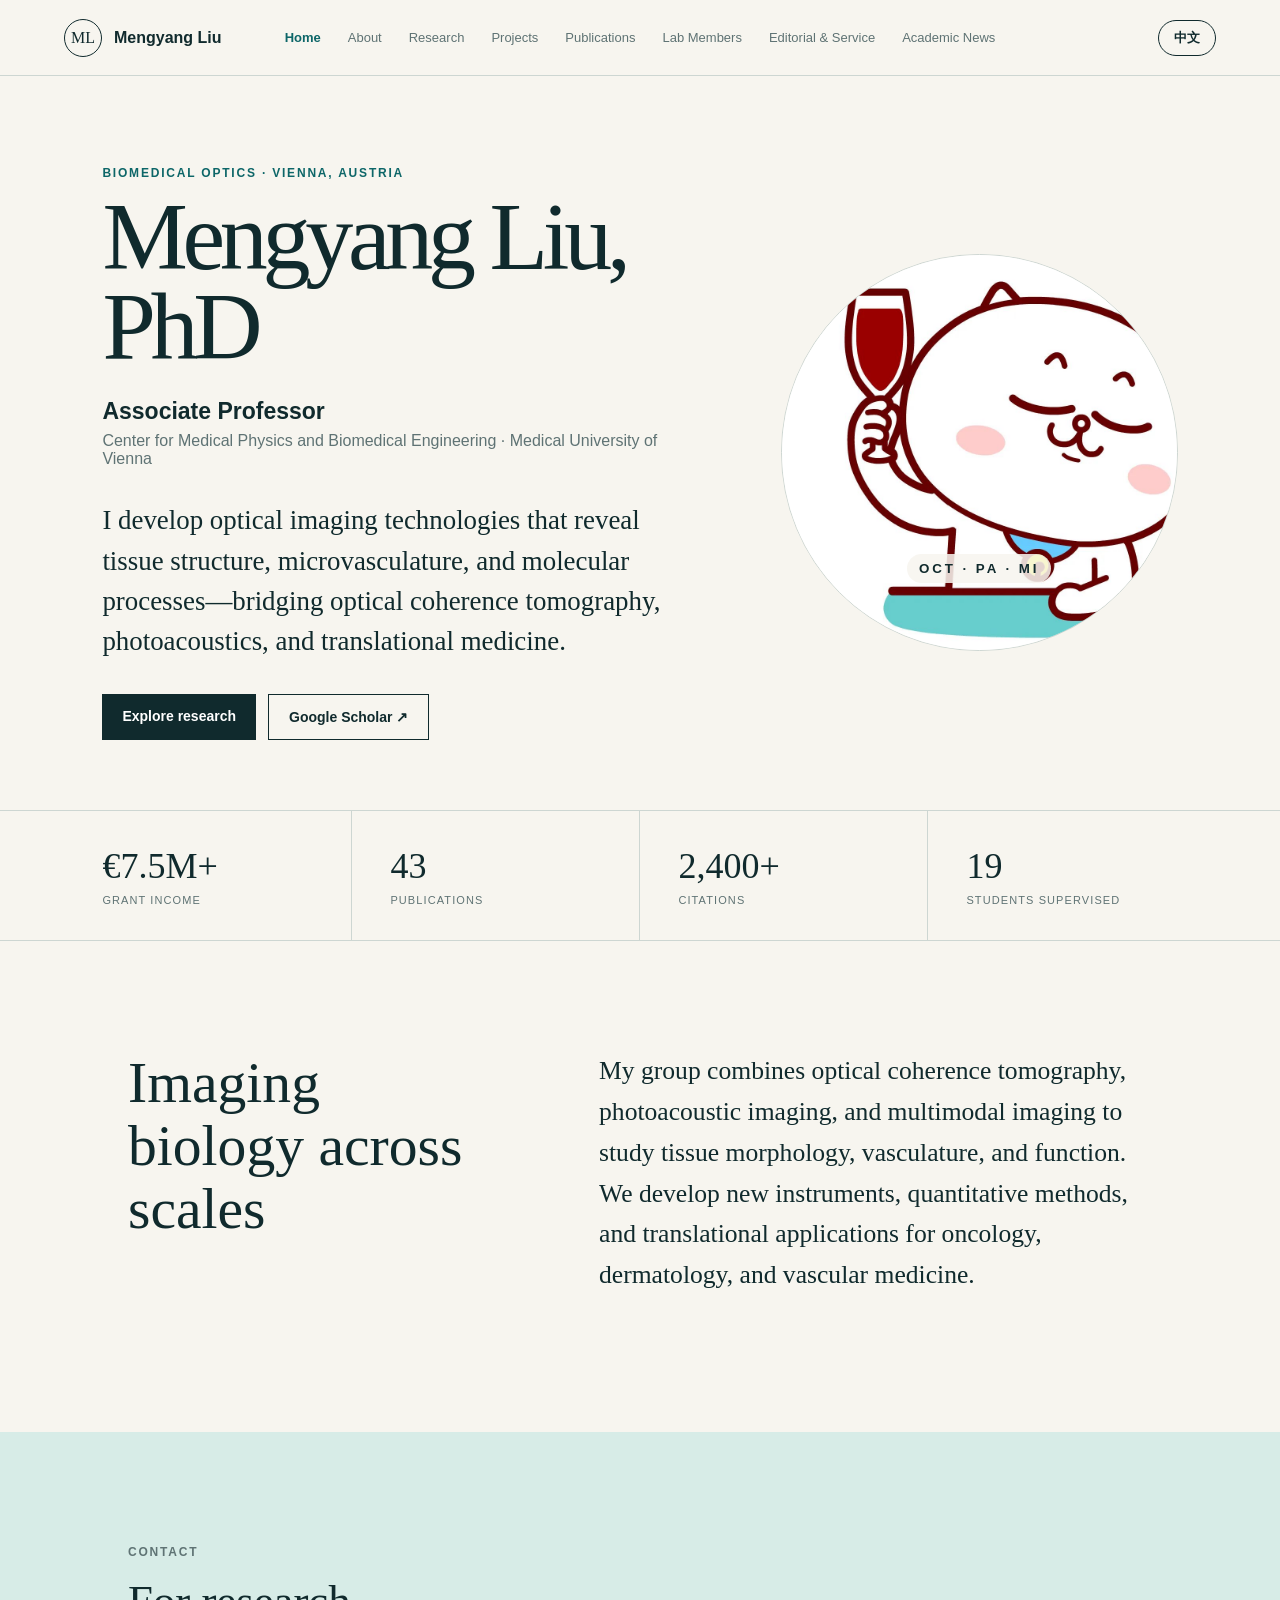
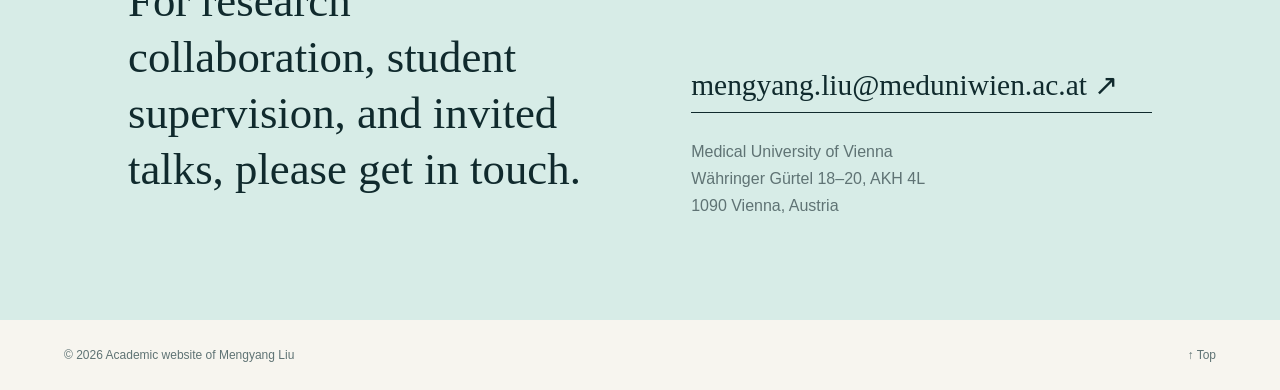
==== index.html @ a7c8aa40 "Add files via upload" ====
<!doctype html><html lang="en"><head><meta charset="utf-8"><meta name="viewport" content="width=device-width,initial-scale=1"><meta name="description" content="Academic website of Mengyang Liu, Associate Professor at the Medical University of Vienna."><title>Home | Mengyang Liu</title><link rel="stylesheet" href="styles.css"><link rel="stylesheet" href="multipage.css"><link rel="stylesheet" href="profile.css"></head><body id="top"><header><a class="brand" href="index.html"><i>ML</i><b data-en="Mengyang Liu" data-zh="刘梦阳">Mengyang Liu</b></a><nav><a href="index.html" class="active" data-en="Home" data-zh="首页">Home</a><a href="about.html" data-en="About" data-zh="简介">About</a><a href="research.html" data-en="Research" data-zh="研究">Research</a><a href="projects.html" data-en="Projects" data-zh="项目">Projects</a><a href="publications.html" data-en="Publications" data-zh="论文">Publications</a><a href="lab-members.html" data-en="Lab Members" data-zh="实验室成员">Lab Members</a><a href="service.html" data-en="Editorial & Service" data-zh="编辑与学术服务">Editorial & Service</a><a href="news.html" data-en="Academic News" data-zh="学术动态">Academic News</a></nav><button type="button">中文</button></header><main><section class="hero"><div><p class="eyebrow" data-en="Biomedical optics · Vienna, Austria" data-zh="生物医学光学 · 奥地利维也纳">Biomedical optics · Vienna, Austria</p><h1 data-en="Mengyang Liu, PhD" data-zh="刘梦阳 博士">Mengyang Liu, PhD</h1><p class="role" data-en="Associate Professor" data-zh="副教授 · 博士生导师">Associate Professor</p><p class="org" data-en="Center for Medical Physics and Biomedical Engineering · Medical University of Vienna" data-zh="维也纳医科大学医学物理与生物医学工程中心">Center for Medical Physics and Biomedical Engineering · Medical University of Vienna</p><p class="intro" data-en="I develop optical imaging technologies that reveal tissue structure, microvasculature, and molecular processes—bridging optical coherence tomography, photoacoustics, and translational medicine." data-zh="致力于研发揭示组织结构、微血管与分子过程的光学成像技术，推动光学相干层析成像、光声成像与转化医学的深度融合。">I develop optical imaging technologies that reveal tissue structure, microvasculature, and molecular processes—bridging optical coherence tomography, photoacoustics, and translational medicine.</p><div class="actions"><a href="research.html" data-en="Explore research" data-zh="了解研究">Explore research</a><a class="outline" href="https://scholar.google.com/citations?user=Kax_Sv4AAAAJ&amp;hl=en" target="_blank" rel="noopener">Google Scholar ↗</a></div></div><div class="orb profile"><img src="assets/profile.jpeg" alt="Mengyang Liu profile illustration"><small>OCT · PA · MI</small></div></section><section class="stats"><div><strong data-en="€7.5M+" data-zh="750万+欧元">€7.5M+</strong><span data-en="Grant income" data-zh="项目经费">Grant income</span></div><div><strong>43</strong><span data-en="Publications" data-zh="发表论文">Publications</span></div><div><strong>2,400+</strong><span data-en="Citations" data-zh="论文引用">Citations</span></div><div><strong>19</strong><span data-en="Students supervised" data-zh="指导学生">Students supervised</span></div></section><section class="home-intro"><h2 data-en="Imaging biology across scales" data-zh="跨尺度生物医学成像">Imaging biology across scales</h2><p data-en="My group combines optical coherence tomography, photoacoustic imaging, and multimodal imaging to study tissue morphology, vasculature, and function. We develop new instruments, quantitative methods, and translational applications for oncology, dermatology, and vascular medicine." data-zh="研究团队融合光学相干层析成像、光声成像与多模态成像，研究组织形态、血管网络与功能，并面向肿瘤学、皮肤病学与血管医学开发新型仪器、定量方法及转化应用。">My group combines optical coherence tomography, photoacoustic imaging, and multimodal imaging to study tissue morphology, vasculature, and function. We develop new instruments, quantitative methods, and translational applications for oncology, dermatology, and vascular medicine.</p></section></main><section class="site-contact"><div><p class="eyebrow" data-en="Contact" data-zh="联系方式">Contact</p><h2 data-en="For research collaboration, student supervision, and invited talks, please get in touch." data-zh="欢迎就科研合作、学生培养及学术报告等事宜联系。">For research collaboration, student supervision, and invited talks, please get in touch.</h2></div><div><a href="mailto:mengyang.liu@meduniwien.ac.at">mengyang.liu@meduniwien.ac.at ↗</a><p>Medical University of Vienna<br>Währinger Gürtel 18–20, AKH 4L<br>1090 Vienna, Austria</p></div></section><footer><span>© 2026 <span data-en="Academic website of Mengyang Liu" data-zh="刘梦阳个人学术网站">Academic website of Mengyang Liu</span></span><a href="#top">↑ Top</a></footer><script src="script.js"></script></body></html>
---- styles.css ----
:root{--ink:#102a2d;--teal:#0d6668;--muted:#5f7374;--paper:#f7f5ef;--cream:#e9e7dd;--line:#cdd6d2}*{box-sizing:border-box}html{scroll-behavior:smooth}body{margin:0;background:var(--paper);color:var(--ink);font-family:Arial,"Noto Sans SC",sans-serif}a{color:inherit;text-decoration:none}header{height:76px;padding:0 5vw;display:grid;grid-template-columns:1fr auto 1fr;align-items:center;border-bottom:1px solid var(--line);position:sticky;top:0;background:#f7f5eff2;backdrop-filter:blur(14px);z-index:9}.brand{display:flex;align-items:center;gap:12px}.brand i{width:38px;height:38px;border:1px solid;border-radius:50%;display:grid;place-items:center;font:normal 16px Georgia}nav{display:flex;gap:27px;font-size:13px;color:var(--muted)}nav a:hover{color:var(--teal)}header button{justify-self:end;border:1px solid;border-radius:99px;padding:8px 15px;background:none;color:inherit;font-weight:bold;cursor:pointer}.hero{min-height:690px;padding:90px 8vw 70px;display:grid;grid-template-columns:1.4fr .75fr;gap:7vw;align-items:center}.eyebrow{color:var(--teal);font-size:12px;font-weight:bold;letter-spacing:.15em;text-transform:uppercase}h1,h2,h3,p{margin-top:0}h1{font:500 clamp(55px,7.5vw,105px)/.94 Georgia,"Noto Serif SC",serif;letter-spacing:-.055em;margin-bottom:26px}.role{font-size:23px;font-weight:bold;margin-bottom:7px}.org,.muted{color:var(--muted)}.intro{max-width:770px;margin:32px 0;font:clamp(21px,2.1vw,29px)/1.5 Georgia,"Noto Serif SC",serif}.actions{display:flex;gap:12px;flex-wrap:wrap}.actions a{padding:14px 20px;background:var(--ink);color:white;font-weight:bold;font-size:14px}.actions .outline{background:none;color:var(--ink);border:1px solid}.orb{width:min(31vw,420px);aspect-ratio:1;border:1px solid var(--line);border-radius:50%;display:grid;place-items:center;position:relative;overflow:hidden;background:radial-gradient(circle at 38% 35%,#d5f0ea,transparent 29%),radial-gradient(circle at 66% 69%,#96c8c4,transparent 30%),#e9eeea}.orb:after,.orb:before{content:"";position:absolute;width:100%;height:34%;border:1px solid #0d66686b;border-radius:50%;transform:rotate(27deg)}.orb:after{transform:rotate(-33deg);width:77%}.orb span{font:clamp(80px,10vw,145px) Georgia;letter-spacing:-.1em;z-index:2}.orb small{position:absolute;bottom:17%;font-weight:bold;letter-spacing:.22em;z-index:3}.stats{display:grid;grid-template-columns:repeat(4,1fr);border-block:1px solid var(--line);padding:0 5vw}.stats div{padding:34px 3vw;border-right:1px solid var(--line);display:flex;flex-direction:column;gap:7px}.stats div:last-child{border:0}.stats strong{font:36px Georgia}.stats span{color:var(--muted);font-size:11px;text-transform:uppercase;letter-spacing:.1em}.block{padding:110px 8vw;display:grid;grid-template-columns:75px 1fr;gap:3vw;border-bottom:1px solid var(--line)}.num{color:var(--teal);font-size:12px;font-weight:bold;letter-spacing:.15em}.block h2,.contact h2{font:500 clamp(41px,5vw,70px) Georgia,"Noto Serif SC",serif;letter-spacing:-.04em;margin-bottom:52px}.lead{max-width:1100px;font:clamp(26px,3vw,43px)/1.4 Georgia,"Noto Serif SC",serif}.cards{display:grid;grid-template-columns:repeat(3,1fr);border:1px solid var(--line);background:var(--line);gap:1px}.cards article{background:var(--paper);padding:34px;min-height:285px}.cards small{color:var(--teal);font-weight:bold}.cards h3{font:26px Georgia,"Noto Serif SC",serif;margin:60px 0 18px}.cards p,.projects p{color:var(--muted);line-height:1.75}.dark{background:var(--ink);color:var(--paper)}.dark .num,.dark small{color:#79d0cb}.projects{display:grid;grid-template-columns:1fr 1fr;gap:17px}.projects article{border:1px solid #486164;padding:30px;min-height:255px;display:flex;flex-direction:column}.projects h3{font:40px Georgia;margin:15px 0}.projects p{color:#bdc9c7}.projects b{margin-top:auto}.pubs{border-top:1px solid var(--line);margin-top:35px}.pubs a{display:grid;grid-template-columns:45px 1fr 25px;gap:20px;padding:24px 8px;border-bottom:1px solid var(--line)}.pubs a:hover{background:var(--cream)}.pubs span{color:var(--teal);font-size:12px}.pubs h3{font:21px/1.4 Georgia,"Noto Serif SC",serif;margin-bottom:7px}.pubs p{margin:0;color:var(--muted)}.feature{display:grid;grid-template-columns:1.25fr .75fr;gap:45px;align-items:center}.feature img{width:100%;aspect-ratio:1.5;object-fit:cover;border-radius:2px}.feature h3{font:clamp(30px,3vw,47px)/1.18 Georgia,"Noto Serif SC",serif}.feature div>p:last-child{color:var(--muted);line-height:1.75}.contact{padding:105px 8vw;background:#d7ece7}.contact h2{max-width:1000px;margin:25px 0 65px}.contact>div{display:grid;grid-template-columns:1fr 1fr;gap:8vw}.contact a{font:clamp(35px,4vw,58px) Georgia;border-bottom:1px solid;padding-bottom:12px}.contact div p{line-height:1.8;color:var(--muted)}footer{padding:28px 5vw;display:flex;justify-content:space-between;color:var(--muted);font-size:12px}@media(max-width:900px){header{grid-template-columns:1fr auto}nav{display:none}.hero{grid-template-columns:1fr}.orb{order:-1;width:min(78vw,420px)}.stats{grid-template-columns:1fr 1fr}.stats div:nth-child(2){border-right:0}.block{grid-template-columns:1fr;padding:78px 6vw}.cards,.projects,.feature,.contact>div{grid-template-columns:1fr}.feature img{aspect-ratio:1.35}.contact>div{gap:50px}}@media(max-width:550px){.brand b{display:none}.hero{padding:55px 6vw}.orb{width:88vw}.stats strong{font-size:27px}.stats div{padding:25px 5vw}.cards{grid-template-columns:1fr}.pubs a{grid-template-columns:30px 1fr}.pubs a>b{display:none}.contact{padding:75px 6vw}footer{flex-direction:column;gap:18px}}
---- multipage.css ----
nav a.active{color:#0d6668;font-weight:700}.page-hero{padding:110px 10vw 90px;border-bottom:1px solid var(--line);background:linear-gradient(135deg,#f7f5ef,#e6eeea)}.page-hero h1{max-width:1100px}.page-lead{font:clamp(21px,2vw,29px)/1.55 Georgia,"Noto Serif SC",serif;max-width:900px;color:var(--muted)}.home-intro{padding:110px 10vw;display:grid;grid-template-columns:.8fr 1.2fr;gap:8vw}.home-intro h2,.content-grid h2{font:clamp(38px,4.5vw,65px)/1.1 Georgia,"Noto Serif SC",serif}.home-intro p{font:clamp(20px,2vw,28px)/1.6 Georgia,"Noto Serif SC",serif}.content-grid{padding:100px 10vw;display:grid;grid-template-columns:1.35fr .65fr;gap:9vw}.large-copy{font:clamp(22px,2.3vw,34px)/1.55 Georgia,"Noto Serif SC",serif}.content-grid aside{border-left:1px solid var(--line);padding-left:38px}.content-grid ul{list-style:none;padding:0}.content-grid li{padding:20px 0;border-bottom:1px solid var(--line);line-height:1.6}.research-pages,.project-pages,.member-grid,.service-list,.news-page,.publication-page{padding:90px 10vw}.research-pages{display:grid;gap:22px}.research-pages article{padding:45px;border:1px solid var(--line);display:grid;grid-template-columns:90px .8fr 1fr;gap:35px;align-items:start}.research-pages article>span{font:28px Georgia;color:var(--teal)}.research-pages h2,.project-pages h2,.member-grid h2,.service-list h2,.news-page h2,.publication-page h2{font:clamp(27px,3vw,43px)/1.25 Georgia,"Noto Serif SC",serif}.research-pages p,.project-pages p,.service-list p,.news-page p{color:var(--muted);line-height:1.75}.project-pages{display:grid;grid-template-columns:1fr 1fr;gap:20px}.project-pages article{padding:38px;border:1px solid var(--line);min-height:330px;display:flex;flex-direction:column}.project-pages small{color:var(--teal);text-transform:uppercase;letter-spacing:.08em}.project-pages b{margin-top:auto}.publication-page{padding-top:50px}.publication-page>a:not(.scholar){display:grid;grid-template-columns:1fr auto;gap:30px;padding:30px 10px;border-bottom:1px solid var(--line)}.publication-page>a:not(.scholar):hover{background:var(--cream)}.publication-page h2{margin-bottom:9px}.publication-page p{color:var(--muted);margin:0}.scholar{display:inline-block;margin-top:40px;padding:15px 20px;background:var(--ink);color:white}.member-grid{display:grid;grid-template-columns:1fr 1fr;gap:24px}.member-grid article{padding:42px;border:1px solid var(--line);display:grid;grid-template-columns:105px 1fr;gap:30px;align-items:center}.avatar{width:100px;height:100px;border-radius:50%;background:#d7ece7;display:grid;place-items:center;font:34px Georgia;color:var(--teal)}.member-role{color:var(--muted)}.member-links{display:flex;gap:10px;flex-wrap:wrap}.member-links a{padding:10px 13px;border:1px solid;font-size:13px}.service-list{display:grid;gap:20px}.service-list article{padding:45px;background:var(--cream);border-left:4px solid var(--teal)}.service-list article:nth-child(2){background:#d7ece7}.service-list article:nth-child(3){background:var(--ink);color:white}.service-list article:nth-child(3) p{color:#bdc9c7}.service-list article>a{display:inline-block;margin-top:15px;padding:11px 14px;border:1px solid;font-weight:bold}.news-page{display:grid;gap:85px}.news-page article{display:grid;grid-template-columns:1.1fr .9fr;gap:50px;align-items:center}.news-page article:nth-child(even){grid-template-columns:.9fr 1.1fr}.news-page article:nth-child(even) img{order:2}.news-page img{width:100%;max-height:580px;object-fit:cover}.site-contact{padding:85px 10vw;background:#d7ece7;display:grid;grid-template-columns:1fr 1fr;gap:8vw}.site-contact h2{font:clamp(28px,3.5vw,50px)/1.25 Georgia,"Noto Serif SC",serif}.site-contact>div:last-child{display:flex;flex-direction:column;justify-content:flex-end}.site-contact a{font:clamp(20px,2.3vw,34px) Georgia;border-bottom:1px solid;padding-bottom:10px}.site-contact p{color:var(--muted);line-height:1.7;margin-top:25px}@media(max-width:1050px){header nav{gap:14px;font-size:11px}}@media(max-width:900px){.home-intro,.content-grid,.site-contact{grid-template-columns:1fr}.research-pages article{grid-template-columns:55px 1fr}.research-pages article p{grid-column:2}.project-pages,.member-grid{grid-template-columns:1fr}.news-page article,.news-page article:nth-child(even){grid-template-columns:1fr}.news-page article:nth-child(even) img{order:0}}@media(max-width:550px){.page-hero{padding:70px 6vw 55px}.research-pages,.project-pages,.member-grid,.service-list,.news-page,.publication-page{padding:60px 6vw}.research-pages article{grid-template-columns:1fr;padding:28px}.research-pages article p{grid-column:1}.member-grid article{grid-template-columns:1fr}.news-page{gap:55px}}
---- profile.css ----
.orb.profile{background:#fff}.orb.profile:before,.orb.profile:after{display:none}.orb.profile img{width:100%;height:100%;object-fit:cover}.orb.profile small{padding:7px 12px;background:#f7f5efdc;border-radius:99px}
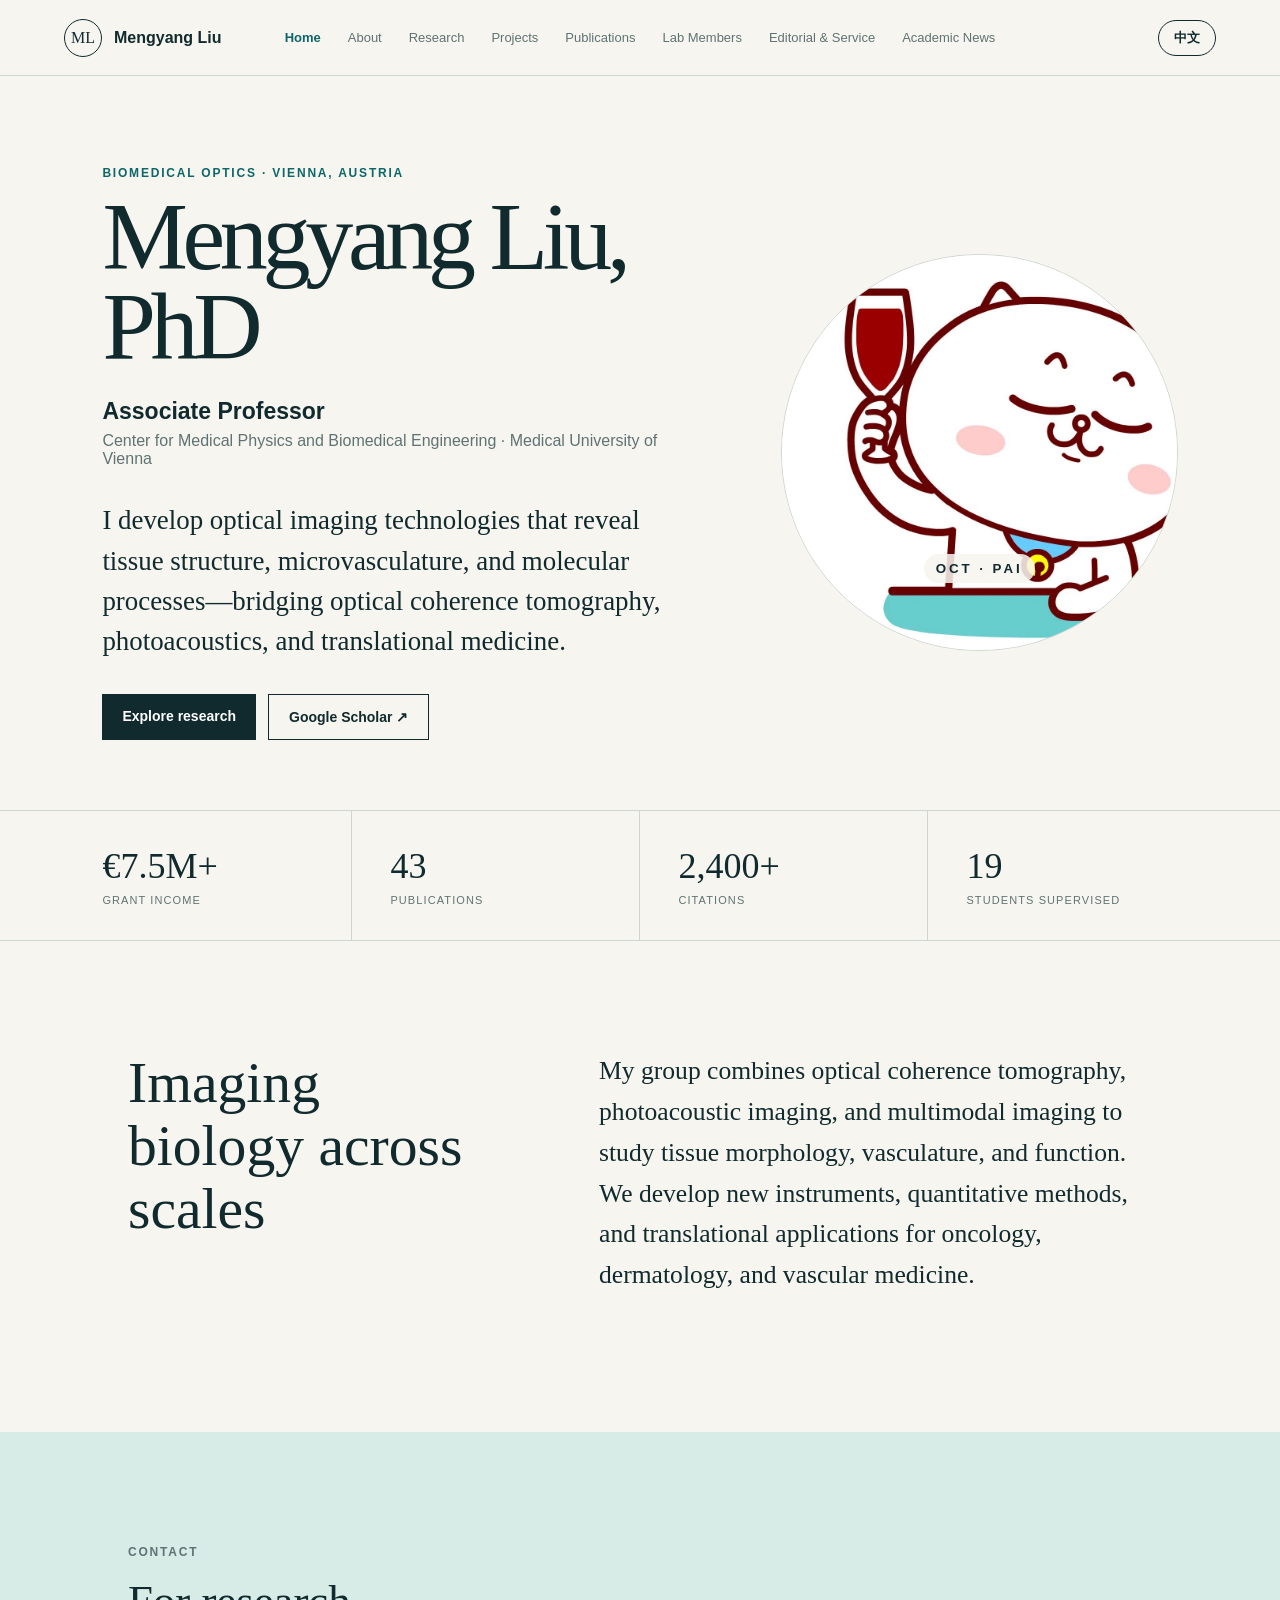
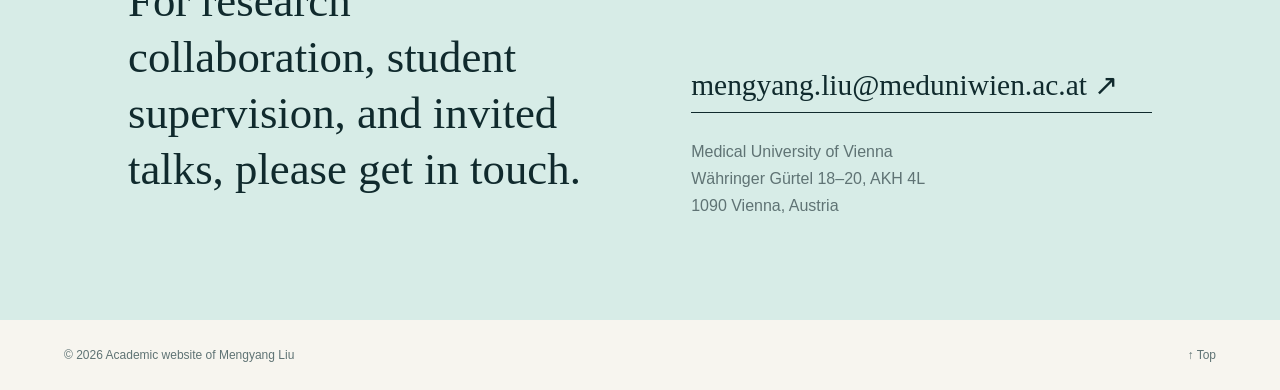
==== commit 687da837: "Fix HTML formatting and ensure proper structure" ====
--- a/index.html
+++ b/index.html
@@ -1 +1 @@
-<!doctype html><html lang="en"><head><meta charset="utf-8"><meta name="viewport" content="width=device-width,initial-scale=1"><meta name="description" content="Academic website of Mengyang Liu, Associate Professor at the Medical University of Vienna."><title>Home | Mengyang Liu</title><link rel="stylesheet" href="styles.css"><link rel="stylesheet" href="multipage.css"><link rel="stylesheet" href="profile.css"></head><body id="top"><header><a class="brand" href="index.html"><i>ML</i><b data-en="Mengyang Liu" data-zh="刘梦阳">Mengyang Liu</b></a><nav><a href="index.html" class="active" data-en="Home" data-zh="首页">Home</a><a href="about.html" data-en="About" data-zh="简介">About</a><a href="research.html" data-en="Research" data-zh="研究">Research</a><a href="projects.html" data-en="Projects" data-zh="项目">Projects</a><a href="publications.html" data-en="Publications" data-zh="论文">Publications</a><a href="lab-members.html" data-en="Lab Members" data-zh="实验室成员">Lab Members</a><a href="service.html" data-en="Editorial & Service" data-zh="编辑与学术服务">Editorial & Service</a><a href="news.html" data-en="Academic News" data-zh="学术动态">Academic News</a></nav><button type="button">中文</button></header><main><section class="hero"><div><p class="eyebrow" data-en="Biomedical optics · Vienna, Austria" data-zh="生物医学光学 · 奥地利维也纳">Biomedical optics · Vienna, Austria</p><h1 data-en="Mengyang Liu, PhD" data-zh="刘梦阳 博士">Mengyang Liu, PhD</h1><p class="role" data-en="Associate Professor" data-zh="副教授 · 博士生导师">Associate Professor</p><p class="org" data-en="Center for Medical Physics and Biomedical Engineering · Medical University of Vienna" data-zh="维也纳医科大学医学物理与生物医学工程中心">Center for Medical Physics and Biomedical Engineering · Medical University of Vienna</p><p class="intro" data-en="I develop optical imaging technologies that reveal tissue structure, microvasculature, and molecular processes—bridging optical coherence tomography, photoacoustics, and translational medicine." data-zh="致力于研发揭示组织结构、微血管与分子过程的光学成像技术，推动光学相干层析成像、光声成像与转化医学的深度融合。">I develop optical imaging technologies that reveal tissue structure, microvasculature, and molecular processes—bridging optical coherence tomography, photoacoustics, and translational medicine.</p><div class="actions"><a href="research.html" data-en="Explore research" data-zh="了解研究">Explore research</a><a class="outline" href="https://scholar.google.com/citations?user=Kax_Sv4AAAAJ&amp;hl=en" target="_blank" rel="noopener">Google Scholar ↗</a></div></div><div class="orb profile"><img src="assets/profile.jpeg" alt="Mengyang Liu profile illustration"><small>OCT · PA · MI</small></div></section><section class="stats"><div><strong data-en="€7.5M+" data-zh="750万+欧元">€7.5M+</strong><span data-en="Grant income" data-zh="项目经费">Grant income</span></div><div><strong>43</strong><span data-en="Publications" data-zh="发表论文">Publications</span></div><div><strong>2,400+</strong><span data-en="Citations" data-zh="论文引用">Citations</span></div><div><strong>19</strong><span data-en="Students supervised" data-zh="指导学生">Students supervised</span></div></section><section class="home-intro"><h2 data-en="Imaging biology across scales" data-zh="跨尺度生物医学成像">Imaging biology across scales</h2><p data-en="My group combines optical coherence tomography, photoacoustic imaging, and multimodal imaging to study tissue morphology, vasculature, and function. We develop new instruments, quantitative methods, and translational applications for oncology, dermatology, and vascular medicine." data-zh="研究团队融合光学相干层析成像、光声成像与多模态成像，研究组织形态、血管网络与功能，并面向肿瘤学、皮肤病学与血管医学开发新型仪器、定量方法及转化应用。">My group combines optical coherence tomography, photoacoustic imaging, and multimodal imaging to study tissue morphology, vasculature, and function. We develop new instruments, quantitative methods, and translational applications for oncology, dermatology, and vascular medicine.</p></section></main><section class="site-contact"><div><p class="eyebrow" data-en="Contact" data-zh="联系方式">Contact</p><h2 data-en="For research collaboration, student supervision, and invited talks, please get in touch." data-zh="欢迎就科研合作、学生培养及学术报告等事宜联系。">For research collaboration, student supervision, and invited talks, please get in touch.</h2></div><div><a href="mailto:mengyang.liu@meduniwien.ac.at">mengyang.liu@meduniwien.ac.at ↗</a><p>Medical University of Vienna<br>Währinger Gürtel 18–20, AKH 4L<br>1090 Vienna, Austria</p></div></section><footer><span>© 2026 <span data-en="Academic website of Mengyang Liu" data-zh="刘梦阳个人学术网站">Academic website of Mengyang Liu</span></span><a href="#top">↑ Top</a></footer><script src="script.js"></script></body></html>+<!doctype html><html lang="en"><head><meta charset="utf-8"><meta name="viewport" content="width=device-width,initial-scale=1"><meta name="description" content="Academic website of Mengyang Liu, Associate Professor at the Medical University of Vienna."><title>Home | Mengyang Liu</title><link rel="stylesheet" href="styles.css"><link rel="stylesheet" href="multipage.css"><link rel="stylesheet" href="profile.css"></head><body id="top"><header><a class="brand" href="index.html"><i>ML</i><b data-en="Mengyang Liu" data-zh="刘梦阳">Mengyang Liu</b></a><nav><a href="index.html" class="active" data-en="Home" data-zh="首页">Home</a><a href="about.html" data-en="About" data-zh="简介">About</a><a href="research.html" data-en="Research" data-zh="研究">Research</a><a href="projects.html" data-en="Projects" data-zh="项目">Projects</a><a href="publications.html" data-en="Publications" data-zh="论文">Publications</a><a href="lab-members.html" data-en="Lab Members" data-zh="实验室成员">Lab Members</a><a href="service.html" data-en="Editorial & Service" data-zh="编辑与学术服务">Editorial & Service</a><a href="news.html" data-en="Academic News" data-zh="学术动态">Academic News</a></nav><button type="button">中文</button></header><main><section class="hero"><div><p class="eyebrow" data-en="Biomedical optics · Vienna, Austria" data-zh="生物医学光学 · 奥地利维也纳">Biomedical optics · Vienna, Austria</p><h1 data-en="Mengyang Liu, PhD" data-zh="刘梦阳 博士">Mengyang Liu, PhD</h1><p class="role" data-en="Associate Professor" data-zh="副教授 · 博士生导师">Associate Professor</p><p class="org" data-en="Center for Medical Physics and Biomedical Engineering · Medical University of Vienna" data-zh="维也纳医科大学医学物理与生物医学工程中心">Center for Medical Physics and Biomedical Engineering · Medical University of Vienna</p><p class="intro" data-en="I develop optical imaging technologies that reveal tissue structure, microvasculature, and molecular processes—bridging optical coherence tomography, photoacoustics, and translational medicine." data-zh="致力于研发揭示组织结构、微血管与分子过程的光学成像技术，推动光学相干层析成像、光声成像与转化医学的深度融合。">I develop optical imaging technologies that reveal tissue structure, microvasculature, and molecular processes—bridging optical coherence tomography, photoacoustics, and translational medicine.</p><div class="actions"><a href="research.html" data-en="Explore research" data-zh="了解研究">Explore research</a><a class="outline" href="https://scholar.google.com/citations?user=Kax_Sv4AAAAJ&amp;hl=en" target="_blank" rel="noopener">Google Scholar ↗</a></div></div><div class="orb profile"><img src="assets/profile.jpeg" alt="Mengyang Liu profile illustration"><small>OCT · PAI</small></div></section><section class="stats"><div><strong data-en="€7.5M+" data-zh="750万+欧元">€7.5M+</strong><span data-en="Grant income" data-zh="项目经费">Grant income</span></div><div><strong>43</strong><span data-en="Publications" data-zh="发表论文">Publications</span></div><div><strong>2,400+</strong><span data-en="Citations" data-zh="论文引用">Citations</span></div><div><strong>19</strong><span data-en="Students supervised" data-zh="指导学生">Students supervised</span></div></section><section class="home-intro"><h2 data-en="Imaging biology across scales" data-zh="跨尺度生物医学成像">Imaging biology across scales</h2><p data-en="My group combines optical coherence tomography, photoacoustic imaging, and multimodal imaging to study tissue morphology, vasculature, and function. We develop new instruments, quantitative methods, and translational applications for oncology, dermatology, and vascular medicine." data-zh="研究团队融合光学相干层析成像、光声成像与多模态成像，研究组织形态、血管网络与功能，并面向肿瘤学、皮肤病学与血管医学开发新型仪器、定量方法及转化应用。">My group combines optical coherence tomography, photoacoustic imaging, and multimodal imaging to study tissue morphology, vasculature, and function. We develop new instruments, quantitative methods, and translational applications for oncology, dermatology, and vascular medicine.</p></section></main><section class="site-contact"><div><p class="eyebrow" data-en="Contact" data-zh="联系方式">Contact</p><h2 data-en="For research collaboration, student supervision, and invited talks, please get in touch." data-zh="欢迎就科研合作、学生培养及学术报告等事宜联系。">For research collaboration, student supervision, and invited talks, please get in touch.</h2></div><div><a href="mailto:mengyang.liu@meduniwien.ac.at">mengyang.liu@meduniwien.ac.at ↗</a><p>Medical University of Vienna<br>Währinger Gürtel 18–20, AKH 4L<br>1090 Vienna, Austria</p></div></section><footer><span>© 2026 <span data-en="Academic website of Mengyang Liu" data-zh="刘梦阳个人学术网站">Academic website of Mengyang Liu</span></span><a href="#top">↑ Top</a></footer><script src="script.js"></script></body></html>
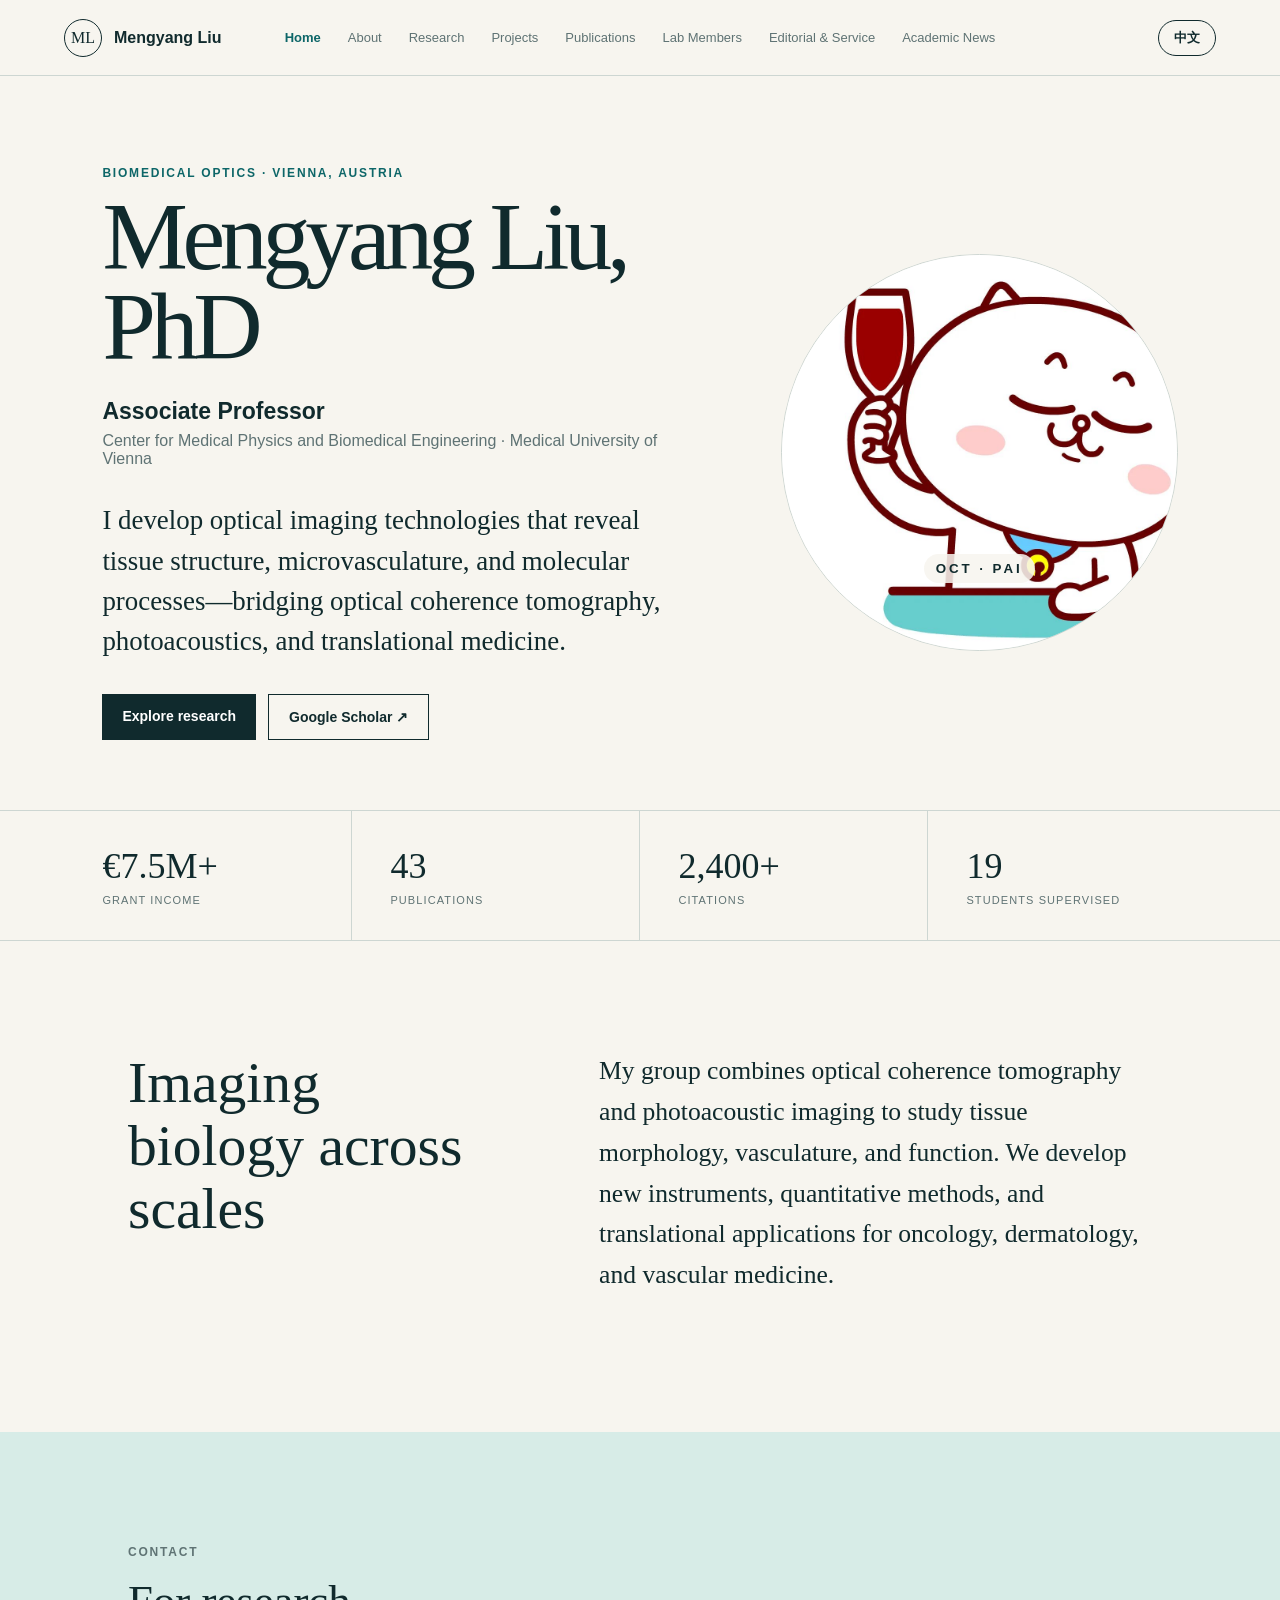
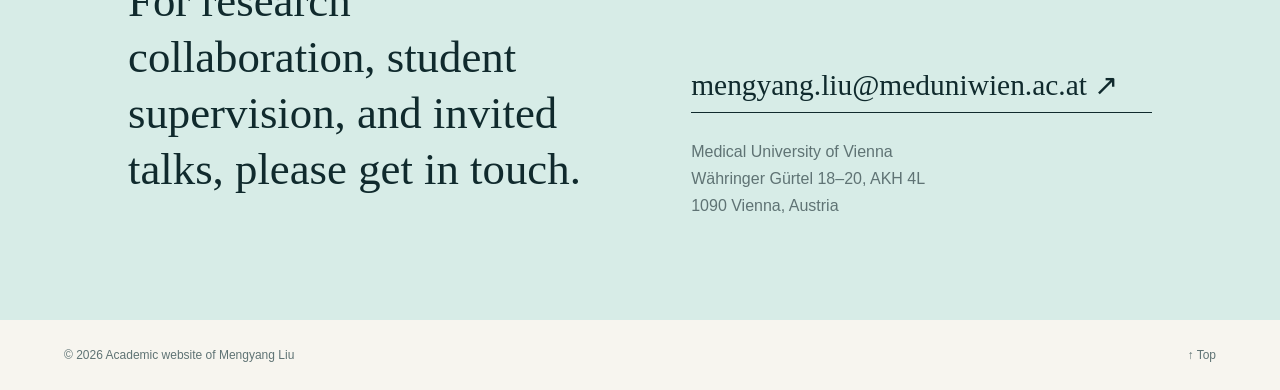
==== commit 620fe599: "Fix HTML encoding issues in index.html" ====
--- a/index.html
+++ b/index.html
@@ -1 +1 @@
-<!doctype html><html lang="en"><head><meta charset="utf-8"><meta name="viewport" content="width=device-width,initial-scale=1"><meta name="description" content="Academic website of Mengyang Liu, Associate Professor at the Medical University of Vienna."><title>Home | Mengyang Liu</title><link rel="stylesheet" href="styles.css"><link rel="stylesheet" href="multipage.css"><link rel="stylesheet" href="profile.css"></head><body id="top"><header><a class="brand" href="index.html"><i>ML</i><b data-en="Mengyang Liu" data-zh="刘梦阳">Mengyang Liu</b></a><nav><a href="index.html" class="active" data-en="Home" data-zh="首页">Home</a><a href="about.html" data-en="About" data-zh="简介">About</a><a href="research.html" data-en="Research" data-zh="研究">Research</a><a href="projects.html" data-en="Projects" data-zh="项目">Projects</a><a href="publications.html" data-en="Publications" data-zh="论文">Publications</a><a href="lab-members.html" data-en="Lab Members" data-zh="实验室成员">Lab Members</a><a href="service.html" data-en="Editorial & Service" data-zh="编辑与学术服务">Editorial & Service</a><a href="news.html" data-en="Academic News" data-zh="学术动态">Academic News</a></nav><button type="button">中文</button></header><main><section class="hero"><div><p class="eyebrow" data-en="Biomedical optics · Vienna, Austria" data-zh="生物医学光学 · 奥地利维也纳">Biomedical optics · Vienna, Austria</p><h1 data-en="Mengyang Liu, PhD" data-zh="刘梦阳 博士">Mengyang Liu, PhD</h1><p class="role" data-en="Associate Professor" data-zh="副教授 · 博士生导师">Associate Professor</p><p class="org" data-en="Center for Medical Physics and Biomedical Engineering · Medical University of Vienna" data-zh="维也纳医科大学医学物理与生物医学工程中心">Center for Medical Physics and Biomedical Engineering · Medical University of Vienna</p><p class="intro" data-en="I develop optical imaging technologies that reveal tissue structure, microvasculature, and molecular processes—bridging optical coherence tomography, photoacoustics, and translational medicine." data-zh="致力于研发揭示组织结构、微血管与分子过程的光学成像技术，推动光学相干层析成像、光声成像与转化医学的深度融合。">I develop optical imaging technologies that reveal tissue structure, microvasculature, and molecular processes—bridging optical coherence tomography, photoacoustics, and translational medicine.</p><div class="actions"><a href="research.html" data-en="Explore research" data-zh="了解研究">Explore research</a><a class="outline" href="https://scholar.google.com/citations?user=Kax_Sv4AAAAJ&amp;hl=en" target="_blank" rel="noopener">Google Scholar ↗</a></div></div><div class="orb profile"><img src="assets/profile.jpeg" alt="Mengyang Liu profile illustration"><small>OCT · PAI</small></div></section><section class="stats"><div><strong data-en="€7.5M+" data-zh="750万+欧元">€7.5M+</strong><span data-en="Grant income" data-zh="项目经费">Grant income</span></div><div><strong>43</strong><span data-en="Publications" data-zh="发表论文">Publications</span></div><div><strong>2,400+</strong><span data-en="Citations" data-zh="论文引用">Citations</span></div><div><strong>19</strong><span data-en="Students supervised" data-zh="指导学生">Students supervised</span></div></section><section class="home-intro"><h2 data-en="Imaging biology across scales" data-zh="跨尺度生物医学成像">Imaging biology across scales</h2><p data-en="My group combines optical coherence tomography, photoacoustic imaging, and multimodal imaging to study tissue morphology, vasculature, and function. We develop new instruments, quantitative methods, and translational applications for oncology, dermatology, and vascular medicine." data-zh="研究团队融合光学相干层析成像、光声成像与多模态成像，研究组织形态、血管网络与功能，并面向肿瘤学、皮肤病学与血管医学开发新型仪器、定量方法及转化应用。">My group combines optical coherence tomography, photoacoustic imaging, and multimodal imaging to study tissue morphology, vasculature, and function. We develop new instruments, quantitative methods, and translational applications for oncology, dermatology, and vascular medicine.</p></section></main><section class="site-contact"><div><p class="eyebrow" data-en="Contact" data-zh="联系方式">Contact</p><h2 data-en="For research collaboration, student supervision, and invited talks, please get in touch." data-zh="欢迎就科研合作、学生培养及学术报告等事宜联系。">For research collaboration, student supervision, and invited talks, please get in touch.</h2></div><div><a href="mailto:mengyang.liu@meduniwien.ac.at">mengyang.liu@meduniwien.ac.at ↗</a><p>Medical University of Vienna<br>Währinger Gürtel 18–20, AKH 4L<br>1090 Vienna, Austria</p></div></section><footer><span>© 2026 <span data-en="Academic website of Mengyang Liu" data-zh="刘梦阳个人学术网站">Academic website of Mengyang Liu</span></span><a href="#top">↑ Top</a></footer><script src="script.js"></script></body></html>
+<!doctype html><html lang="en"><head><meta charset="utf-8"><meta name="viewport" content="width=device-width,initial-scale=1"><meta name="description" content="Academic website of Mengyang Liu, Associate Professor at the Medical University of Vienna."><title>Home | Mengyang Liu</title><link rel="stylesheet" href="styles.css"><link rel="stylesheet" href="multipage.css"><link rel="stylesheet" href="profile.css"></head><body id="top"><header><a class="brand" href="index.html"><i>ML</i><b data-en="Mengyang Liu" data-zh="刘梦阳">Mengyang Liu</b></a><nav><a href="index.html" class="active" data-en="Home" data-zh="首页">Home</a><a href="about.html" data-en="About" data-zh="简介">About</a><a href="research.html" data-en="Research" data-zh="研究">Research</a><a href="projects.html" data-en="Projects" data-zh="项目">Projects</a><a href="publications.html" data-en="Publications" data-zh="论文">Publications</a><a href="lab-members.html" data-en="Lab Members" data-zh="实验室成员">Lab Members</a><a href="service.html" data-en="Editorial & Service" data-zh="编辑与学术服务">Editorial & Service</a><a href="news.html" data-en="Academic News" data-zh="学术动态">Academic News</a></nav><button type="button">中文</button></header><main><section class="hero"><div><p class="eyebrow" data-en="Biomedical optics · Vienna, Austria" data-zh="生物医学光学 · 奥地利维也纳">Biomedical optics · Vienna, Austria</p><h1 data-en="Mengyang Liu, PhD" data-zh="刘梦阳 博士">Mengyang Liu, PhD</h1><p class="role" data-en="Associate Professor" data-zh="副教授 · 博士生导师">Associate Professor</p><p class="org" data-en="Center for Medical Physics and Biomedical Engineering · Medical University of Vienna" data-zh="维也纳医科大学医学物理与生物医学工程中心">Center for Medical Physics and Biomedical Engineering · Medical University of Vienna</p><p class="intro" data-en="I develop optical imaging technologies that reveal tissue structure, microvasculature, and molecular processes—bridging optical coherence tomography, photoacoustics, and translational medicine." data-zh="致力于研发揭示组织结构、微血管与分子过程的光学成像技术，推动光学相干层析成像、光声成像与转化医学的深度融合。">I develop optical imaging technologies that reveal tissue structure, microvasculature, and molecular processes—bridging optical coherence tomography, photoacoustics, and translational medicine.</p><div class="actions"><a href="research.html" data-en="Explore research" data-zh="了解研究">Explore research</a><a class="outline" href="https://scholar.google.com/citations?user=Kax_Sv4AAAAJ&amp;hl=en" target="_blank" rel="noopener">Google Scholar ↗</a></div></div><div class="orb profile"><img src="assets/profile.jpeg" alt="Mengyang Liu profile illustration"><small>OCT · PAI</small></div></section><section class="stats"><div><strong data-en="€7.5M+" data-zh="750万+欧元">€7.5M+</strong><span data-en="Grant income" data-zh="项目经费">Grant income</span></div><div><strong>43</strong><span data-en="Publications" data-zh="发表论文">Publications</span></div><div><strong>2,400+</strong><span data-en="Citations" data-zh="论文引用">Citations</span></div><div><strong>19</strong><span data-en="Students supervised" data-zh="指导学生">Students supervised</span></div></section><section class="home-intro"><h2 data-en="Imaging biology across scales" data-zh="跨尺度生物医学成像">Imaging biology across scales</h2><p data-en="My group combines optical coherence tomography and photoacoustic imaging to study tissue morphology, vasculature, and function. We develop new instruments, quantitative methods, and translational applications for oncology, dermatology, and vascular medicine." data-zh="研究团队融合光学相干层析成像、光声成像与多模态成像，研究组织形态、血管网络与功能，并面向肿瘤学、皮肤病学与血管医学开发新型仪器、定量方法及转化应用。">My group combines optical coherence tomography, photoacoustic imaging, and multimodal imaging to study tissue morphology, vasculature, and function. We develop new instruments, quantitative methods, and translational applications for oncology, dermatology, and vascular medicine.</p></section></main><section class="site-contact"><div><p class="eyebrow" data-en="Contact" data-zh="联系方式">Contact</p><h2 data-en="For research collaboration, student supervision, and invited talks, please get in touch." data-zh="欢迎就科研合作、学生培养及学术报告等事宜联系。">For research collaboration, student supervision, and invited talks, please get in touch.</h2></div><div><a href="mailto:mengyang.liu@meduniwien.ac.at">mengyang.liu@meduniwien.ac.at ↗</a><p>Medical University of Vienna<br>Währinger Gürtel 18–20, AKH 4L<br>1090 Vienna, Austria</p></div></section><footer><span>© 2026 <span data-en="Academic website of Mengyang Liu" data-zh="刘梦阳个人学术网站">Academic website of Mengyang Liu</span></span><a href="#top">↑ Top</a></footer><script src="script.js"></script></body></html>
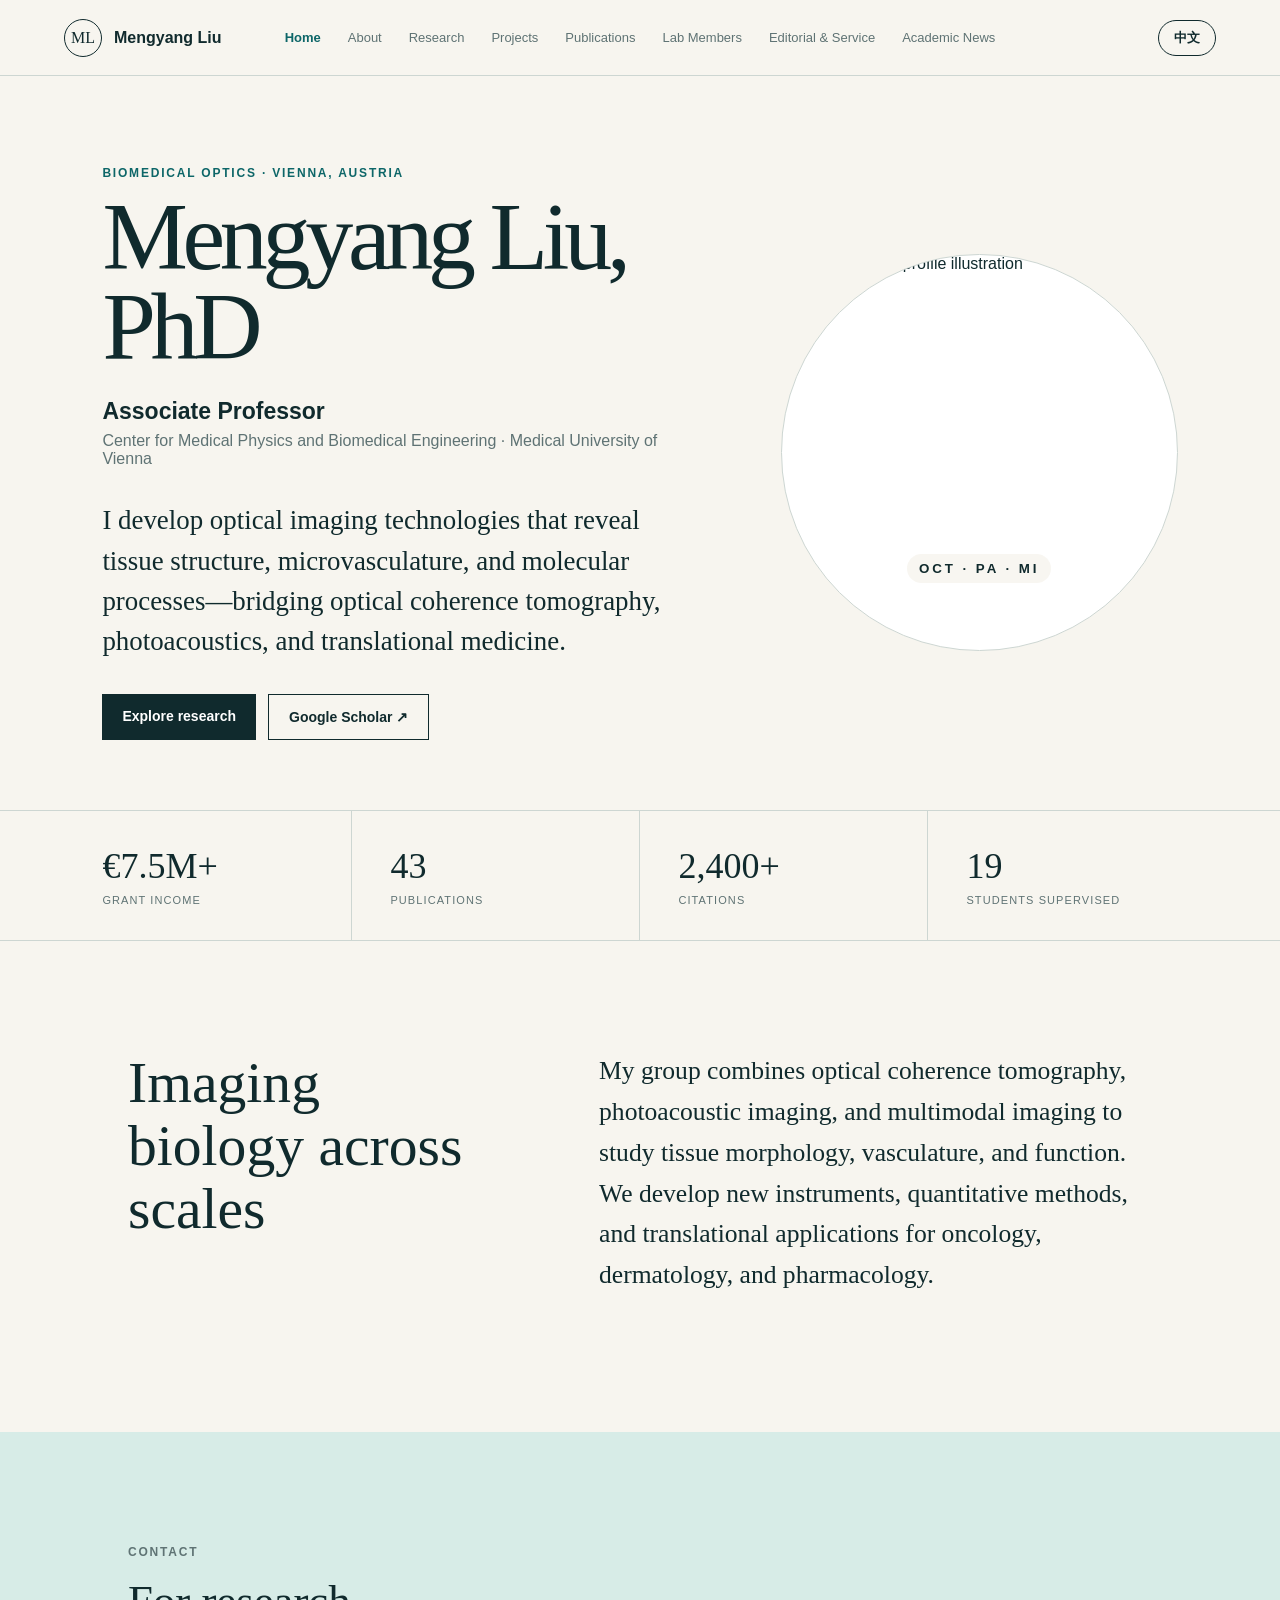
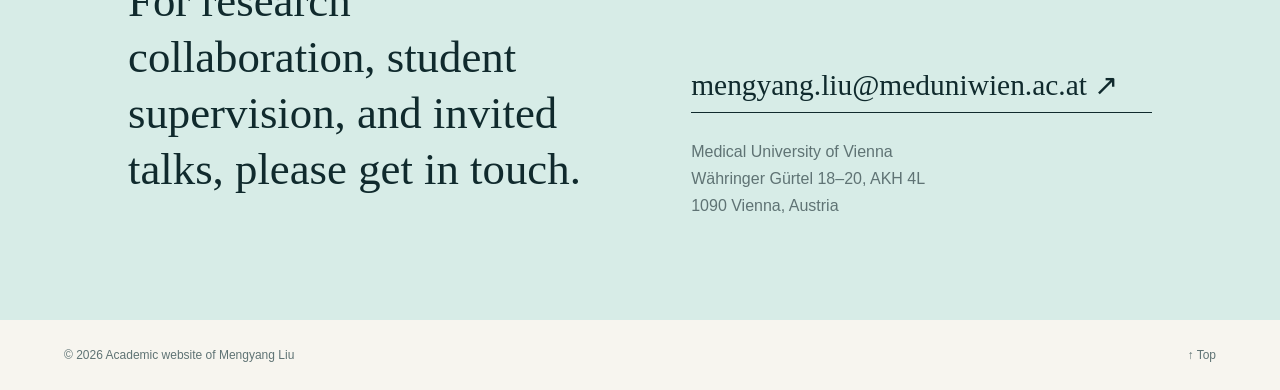
==== commit 1c16da09: "Add files via upload" ====
--- a/index.html
+++ b/index.html
@@ -1 +1 @@
-<!doctype html><html lang="en"><head><meta charset="utf-8"><meta name="viewport" content="width=device-width,initial-scale=1"><meta name="description" content="Academic website of Mengyang Liu, Associate Professor at the Medical University of Vienna."><title>Home | Mengyang Liu</title><link rel="stylesheet" href="styles.css"><link rel="stylesheet" href="multipage.css"><link rel="stylesheet" href="profile.css"></head><body id="top"><header><a class="brand" href="index.html"><i>ML</i><b data-en="Mengyang Liu" data-zh="刘梦阳">Mengyang Liu</b></a><nav><a href="index.html" class="active" data-en="Home" data-zh="首页">Home</a><a href="about.html" data-en="About" data-zh="简介">About</a><a href="research.html" data-en="Research" data-zh="研究">Research</a><a href="projects.html" data-en="Projects" data-zh="项目">Projects</a><a href="publications.html" data-en="Publications" data-zh="论文">Publications</a><a href="lab-members.html" data-en="Lab Members" data-zh="实验室成员">Lab Members</a><a href="service.html" data-en="Editorial & Service" data-zh="编辑与学术服务">Editorial & Service</a><a href="news.html" data-en="Academic News" data-zh="学术动态">Academic News</a></nav><button type="button">中文</button></header><main><section class="hero"><div><p class="eyebrow" data-en="Biomedical optics · Vienna, Austria" data-zh="生物医学光学 · 奥地利维也纳">Biomedical optics · Vienna, Austria</p><h1 data-en="Mengyang Liu, PhD" data-zh="刘梦阳 博士">Mengyang Liu, PhD</h1><p class="role" data-en="Associate Professor" data-zh="副教授 · 博士生导师">Associate Professor</p><p class="org" data-en="Center for Medical Physics and Biomedical Engineering · Medical University of Vienna" data-zh="维也纳医科大学医学物理与生物医学工程中心">Center for Medical Physics and Biomedical Engineering · Medical University of Vienna</p><p class="intro" data-en="I develop optical imaging technologies that reveal tissue structure, microvasculature, and molecular processes—bridging optical coherence tomography, photoacoustics, and translational medicine." data-zh="致力于研发揭示组织结构、微血管与分子过程的光学成像技术，推动光学相干层析成像、光声成像与转化医学的深度融合。">I develop optical imaging technologies that reveal tissue structure, microvasculature, and molecular processes—bridging optical coherence tomography, photoacoustics, and translational medicine.</p><div class="actions"><a href="research.html" data-en="Explore research" data-zh="了解研究">Explore research</a><a class="outline" href="https://scholar.google.com/citations?user=Kax_Sv4AAAAJ&amp;hl=en" target="_blank" rel="noopener">Google Scholar ↗</a></div></div><div class="orb profile"><img src="assets/profile.jpeg" alt="Mengyang Liu profile illustration"><small>OCT · PAI</small></div></section><section class="stats"><div><strong data-en="€7.5M+" data-zh="750万+欧元">€7.5M+</strong><span data-en="Grant income" data-zh="项目经费">Grant income</span></div><div><strong>43</strong><span data-en="Publications" data-zh="发表论文">Publications</span></div><div><strong>2,400+</strong><span data-en="Citations" data-zh="论文引用">Citations</span></div><div><strong>19</strong><span data-en="Students supervised" data-zh="指导学生">Students supervised</span></div></section><section class="home-intro"><h2 data-en="Imaging biology across scales" data-zh="跨尺度生物医学成像">Imaging biology across scales</h2><p data-en="My group combines optical coherence tomography and photoacoustic imaging to study tissue morphology, vasculature, and function. We develop new instruments, quantitative methods, and translational applications for oncology, dermatology, and vascular medicine." data-zh="研究团队融合光学相干层析成像、光声成像与多模态成像，研究组织形态、血管网络与功能，并面向肿瘤学、皮肤病学与血管医学开发新型仪器、定量方法及转化应用。">My group combines optical coherence tomography, photoacoustic imaging, and multimodal imaging to study tissue morphology, vasculature, and function. We develop new instruments, quantitative methods, and translational applications for oncology, dermatology, and vascular medicine.</p></section></main><section class="site-contact"><div><p class="eyebrow" data-en="Contact" data-zh="联系方式">Contact</p><h2 data-en="For research collaboration, student supervision, and invited talks, please get in touch." data-zh="欢迎就科研合作、学生培养及学术报告等事宜联系。">For research collaboration, student supervision, and invited talks, please get in touch.</h2></div><div><a href="mailto:mengyang.liu@meduniwien.ac.at">mengyang.liu@meduniwien.ac.at ↗</a><p>Medical University of Vienna<br>Währinger Gürtel 18–20, AKH 4L<br>1090 Vienna, Austria</p></div></section><footer><span>© 2026 <span data-en="Academic website of Mengyang Liu" data-zh="刘梦阳个人学术网站">Academic website of Mengyang Liu</span></span><a href="#top">↑ Top</a></footer><script src="script.js"></script></body></html>
+<!doctype html><html lang="en"><head><meta charset="utf-8"><meta name="viewport" content="width=device-width,initial-scale=1"><meta name="description" content="Academic website of Mengyang Liu, Associate Professor at the Medical University of Vienna."><title>Home | Mengyang Liu</title><link rel="stylesheet" href="styles.css"><link rel="stylesheet" href="multipage.css"><link rel="stylesheet" href="profile.css"></head><body id="top"><header><a class="brand" href="index.html"><i>ML</i><b data-en="Mengyang Liu" data-zh="刘梦阳">Mengyang Liu</b></a><nav><a href="index.html" class="active" data-en="Home" data-zh="首页">Home</a><a href="about.html" data-en="About" data-zh="简介">About</a><a href="research.html" data-en="Research" data-zh="研究">Research</a><a href="projects.html" data-en="Projects" data-zh="项目">Projects</a><a href="publications.html" data-en="Publications" data-zh="论文">Publications</a><a href="lab-members.html" data-en="Lab Members" data-zh="实验室成员">Lab Members</a><a href="service.html" data-en="Editorial & Service" data-zh="编辑与学术服务">Editorial & Service</a><a href="news.html" data-en="Academic News" data-zh="学术动态">Academic News</a></nav><button type="button">中文</button></header><main><section class="hero"><div><p class="eyebrow" data-en="Biomedical optics · Vienna, Austria" data-zh="生物医学光学 · 奥地利维也纳">Biomedical optics · Vienna, Austria</p><h1 data-en="Mengyang Liu, PhD" data-zh="刘梦阳 博士">Mengyang Liu, PhD</h1><p class="role" data-en="Associate Professor" data-zh="副教授 · 博士生导师">Associate Professor</p><p class="org" data-en="Center for Medical Physics and Biomedical Engineering · Medical University of Vienna" data-zh="维也纳医科大学医学物理与生物医学工程中心">Center for Medical Physics and Biomedical Engineering · Medical University of Vienna</p><p class="intro" data-en="I develop optical imaging technologies that reveal tissue structure, microvasculature, and molecular processes—bridging optical coherence tomography, photoacoustics, and translational medicine." data-zh="致力于研发揭示组织结构、微血管与分子过程的光学成像技术，推动光学相干层析成像、光声成像与转化医学的深度融合。">I develop optical imaging technologies that reveal tissue structure, microvasculature, and molecular processes—bridging optical coherence tomography, photoacoustics, and translational medicine.</p><div class="actions"><a href="research.html" data-en="Explore research" data-zh="了解研究">Explore research</a><a class="outline" href="https://scholar.google.com/citations?user=Kax_Sv4AAAAJ&amp;hl=en" target="_blank" rel="noopener">Google Scholar ↗</a></div></div><div class="orb profile"><img src="assets/profile.jpeg" alt="Mengyang Liu profile illustration"><small>OCT · PA · MI</small></div></section><section class="stats"><div><strong data-en="€7.5M+" data-zh="750万+欧元">€7.5M+</strong><span data-en="Grant income" data-zh="项目经费">Grant income</span></div><div><strong>43</strong><span data-en="Publications" data-zh="发表论文">Publications</span></div><div><strong>2,400+</strong><span data-en="Citations" data-zh="论文引用">Citations</span></div><div><strong>19</strong><span data-en="Students supervised" data-zh="指导学生">Students supervised</span></div></section><section class="home-intro"><h2 data-en="Imaging biology across scales" data-zh="跨尺度生物医学成像">Imaging biology across scales</h2><p data-en="My group combines optical coherence tomography, photoacoustic imaging, and multimodal imaging to study tissue morphology, vasculature, and function. We develop new instruments, quantitative methods, and translational applications for oncology, dermatology, and pharmacology." data-zh="研究团队融合光学相干层析成像、光声成像与多模态成像，研究组织形态、血管网络与功能，并面向肿瘤学、皮肤病学与药理学开发新型仪器、定量方法及转化应用。">My group combines optical coherence tomography, photoacoustic imaging, and multimodal imaging to study tissue morphology, vasculature, and function. We develop new instruments, quantitative methods, and translational applications for oncology, dermatology, and pharmacology.</p></section></main><section class="site-contact"><div><p class="eyebrow" data-en="Contact" data-zh="联系方式">Contact</p><h2 data-en="For research collaboration, student supervision, and invited talks, please get in touch." data-zh="欢迎就科研合作、学生培养及学术报告等事宜联系。">For research collaboration, student supervision, and invited talks, please get in touch.</h2></div><div><a href="mailto:mengyang.liu@meduniwien.ac.at">mengyang.liu@meduniwien.ac.at ↗</a><p>Medical University of Vienna<br>Währinger Gürtel 18–20, AKH 4L<br>1090 Vienna, Austria</p></div></section><footer><span>© 2026 <span data-en="Academic website of Mengyang Liu" data-zh="刘梦阳个人学术网站">Academic website of Mengyang Liu</span></span><a href="#top">↑ Top</a></footer><script src="script.js"></script></body></html>
--- a/multipage.css
+++ b/multipage.css
@@ -1 +1 @@
-nav a.active{color:#0d6668;font-weight:700}.page-hero{padding:110px 10vw 90px;border-bottom:1px solid var(--line);background:linear-gradient(135deg,#f7f5ef,#e6eeea)}.page-hero h1{max-width:1100px}.page-lead{font:clamp(21px,2vw,29px)/1.55 Georgia,"Noto Serif SC",serif;max-width:900px;color:var(--muted)}.home-intro{padding:110px 10vw;display:grid;grid-template-columns:.8fr 1.2fr;gap:8vw}.home-intro h2,.content-grid h2{font:clamp(38px,4.5vw,65px)/1.1 Georgia,"Noto Serif SC",serif}.home-intro p{font:clamp(20px,2vw,28px)/1.6 Georgia,"Noto Serif SC",serif}.content-grid{padding:100px 10vw;display:grid;grid-template-columns:1.35fr .65fr;gap:9vw}.large-copy{font:clamp(22px,2.3vw,34px)/1.55 Georgia,"Noto Serif SC",serif}.content-grid aside{border-left:1px solid var(--line);padding-left:38px}.content-grid ul{list-style:none;padding:0}.content-grid li{padding:20px 0;border-bottom:1px solid var(--line);line-height:1.6}.research-pages,.project-pages,.member-grid,.service-list,.news-page,.publication-page{padding:90px 10vw}.research-pages{display:grid;gap:22px}.research-pages article{padding:45px;border:1px solid var(--line);display:grid;grid-template-columns:90px .8fr 1fr;gap:35px;align-items:start}.research-pages article>span{font:28px Georgia;color:var(--teal)}.research-pages h2,.project-pages h2,.member-grid h2,.service-list h2,.news-page h2,.publication-page h2{font:clamp(27px,3vw,43px)/1.25 Georgia,"Noto Serif SC",serif}.research-pages p,.project-pages p,.service-list p,.news-page p{color:var(--muted);line-height:1.75}.project-pages{display:grid;grid-template-columns:1fr 1fr;gap:20px}.project-pages article{padding:38px;border:1px solid var(--line);min-height:330px;display:flex;flex-direction:column}.project-pages small{color:var(--teal);text-transform:uppercase;letter-spacing:.08em}.project-pages b{margin-top:auto}.publication-page{padding-top:50px}.publication-page>a:not(.scholar){display:grid;grid-template-columns:1fr auto;gap:30px;padding:30px 10px;border-bottom:1px solid var(--line)}.publication-page>a:not(.scholar):hover{background:var(--cream)}.publication-page h2{margin-bottom:9px}.publication-page p{color:var(--muted);margin:0}.scholar{display:inline-block;margin-top:40px;padding:15px 20px;background:var(--ink);color:white}.member-grid{display:grid;grid-template-columns:1fr 1fr;gap:24px}.member-grid article{padding:42px;border:1px solid var(--line);display:grid;grid-template-columns:105px 1fr;gap:30px;align-items:center}.avatar{width:100px;height:100px;border-radius:50%;background:#d7ece7;display:grid;place-items:center;font:34px Georgia;color:var(--teal)}.member-role{color:var(--muted)}.member-links{display:flex;gap:10px;flex-wrap:wrap}.member-links a{padding:10px 13px;border:1px solid;font-size:13px}.service-list{display:grid;gap:20px}.service-list article{padding:45px;background:var(--cream);border-left:4px solid var(--teal)}.service-list article:nth-child(2){background:#d7ece7}.service-list article:nth-child(3){background:var(--ink);color:white}.service-list article:nth-child(3) p{color:#bdc9c7}.service-list article>a{display:inline-block;margin-top:15px;padding:11px 14px;border:1px solid;font-weight:bold}.news-page{display:grid;gap:85px}.news-page article{display:grid;grid-template-columns:1.1fr .9fr;gap:50px;align-items:center}.news-page article:nth-child(even){grid-template-columns:.9fr 1.1fr}.news-page article:nth-child(even) img{order:2}.news-page img{width:100%;max-height:580px;object-fit:cover}.site-contact{padding:85px 10vw;background:#d7ece7;display:grid;grid-template-columns:1fr 1fr;gap:8vw}.site-contact h2{font:clamp(28px,3.5vw,50px)/1.25 Georgia,"Noto Serif SC",serif}.site-contact>div:last-child{display:flex;flex-direction:column;justify-content:flex-end}.site-contact a{font:clamp(20px,2.3vw,34px) Georgia;border-bottom:1px solid;padding-bottom:10px}.site-contact p{color:var(--muted);line-height:1.7;margin-top:25px}@media(max-width:1050px){header nav{gap:14px;font-size:11px}}@media(max-width:900px){.home-intro,.content-grid,.site-contact{grid-template-columns:1fr}.research-pages article{grid-template-columns:55px 1fr}.research-pages article p{grid-column:2}.project-pages,.member-grid{grid-template-columns:1fr}.news-page article,.news-page article:nth-child(even){grid-template-columns:1fr}.news-page article:nth-child(even) img{order:0}}@media(max-width:550px){.page-hero{padding:70px 6vw 55px}.research-pages,.project-pages,.member-grid,.service-list,.news-page,.publication-page{padding:60px 6vw}.research-pages article{grid-template-columns:1fr;padding:28px}.research-pages article p{grid-column:1}.member-grid article{grid-template-columns:1fr}.news-page{gap:55px}}
+nav a.active{color:#0d6668;font-weight:700}.page-hero{padding:110px 10vw 90px;border-bottom:1px solid var(--line);background:linear-gradient(135deg,#f7f5ef,#e6eeea)}.page-hero h1{max-width:1100px}.page-lead{font:clamp(21px,2vw,29px)/1.55 Georgia,"Noto Serif SC",serif;max-width:900px;color:var(--muted)}.home-intro{padding:110px 10vw;display:grid;grid-template-columns:.8fr 1.2fr;gap:8vw}.home-intro h2,.content-grid h2{font:clamp(38px,4.5vw,65px)/1.1 Georgia,"Noto Serif SC",serif}.home-intro p{font:clamp(20px,2vw,28px)/1.6 Georgia,"Noto Serif SC",serif}.content-grid{padding:100px 10vw;display:grid;grid-template-columns:1.35fr .65fr;gap:9vw}.large-copy{font:clamp(22px,2.3vw,34px)/1.55 Georgia,"Noto Serif SC",serif}.content-grid aside{border-left:1px solid var(--line);padding-left:38px}.content-grid ul{list-style:none;padding:0}.content-grid li{padding:20px 0;border-bottom:1px solid var(--line);line-height:1.6}.education-list li{display:grid;grid-template-columns:72px 1fr;gap:18px;align-items:center}.education-list img{width:72px;height:64px;object-fit:contain}.education-list span{color:var(--teal);font-weight:700;font-size:14px}.research-pages,.project-pages,.member-grid,.service-list,.news-page,.publication-page{padding:90px 10vw}.research-pages{display:grid;gap:22px}.research-pages article{padding:45px;border:1px solid var(--line);display:grid;grid-template-columns:90px .8fr 1fr;gap:35px;align-items:start}.research-pages article>span{font:28px Georgia;color:var(--teal)}.research-pages h2,.project-pages h2,.member-grid h2,.service-list h2,.news-page h2,.publication-page h2{font:clamp(27px,3vw,43px)/1.25 Georgia,"Noto Serif SC",serif}.research-pages p,.project-pages p,.service-list p,.news-page p{color:var(--muted);line-height:1.75}.project-pages{display:grid;grid-template-columns:1fr 1fr;gap:20px}.project-pages article{padding:38px;border:1px solid var(--line);min-height:330px;display:flex;flex-direction:column}.project-pages small{color:var(--teal);text-transform:uppercase;letter-spacing:.08em}.reap-logo,.swimmot-logo{display:block;width:min(100%,320px);height:110px;object-fit:contain;object-position:left center;margin:0 0 14px}.project-meta{margin:4px 0 24px;padding-top:14px;border-top:1px solid var(--line)}.project-meta p{margin:5px 0;line-height:1.5}.project-meta a{color:var(--teal);font-weight:700;border-bottom:1px solid currentColor}.project-pages b{margin-top:auto}.publication-page{padding-top:50px}.publication-page>a:not(.scholar){display:grid;grid-template-columns:1fr auto;gap:30px;padding:30px 10px;border-bottom:1px solid var(--line)}.publication-page>a:not(.scholar):hover{background:var(--cream)}.publication-page h2{margin-bottom:9px}.publication-page p{color:var(--muted);margin:0}.scholar{display:inline-block;margin-top:40px;padding:15px 20px;background:var(--ink);color:white}.member-grid{display:grid;grid-template-columns:1fr 1fr;gap:24px}.member-grid article{padding:42px;border:1px solid var(--line);display:grid;grid-template-columns:105px 1fr;gap:30px;align-items:center}.avatar{width:100px;height:100px;border-radius:50%;background:#d7ece7;display:grid;place-items:center;font:34px Georgia;color:var(--teal)}.member-role{color:var(--muted)}.member-links{display:flex;gap:10px;flex-wrap:wrap}.member-links a{padding:10px 13px;border:1px solid;font-size:13px}.service-list{display:grid;gap:20px}.service-list article{padding:45px;background:var(--cream);border-left:4px solid var(--teal)}.service-list article:nth-child(2){background:#d7ece7}.service-list article:nth-child(3){background:var(--ink);color:white}.service-list article:nth-child(3) p{color:#bdc9c7}.service-list article>a{display:inline-block;margin-top:15px;padding:11px 14px;border:1px solid;font-weight:bold}.news-page{display:grid;gap:85px}.news-page article{display:grid;grid-template-columns:1.1fr .9fr;gap:50px;align-items:center}.news-page article:nth-child(even){grid-template-columns:.9fr 1.1fr}.news-page article:nth-child(even) img{order:2}.news-page img{width:100%;max-height:580px;object-fit:cover}.site-contact{padding:85px 10vw;background:#d7ece7;display:grid;grid-template-columns:1fr 1fr;gap:8vw}.site-contact h2{font:clamp(28px,3.5vw,50px)/1.25 Georgia,"Noto Serif SC",serif}.site-contact>div:last-child{display:flex;flex-direction:column;justify-content:flex-end}.site-contact a{font:clamp(20px,2.3vw,34px) Georgia;border-bottom:1px solid;padding-bottom:10px}.site-contact p{color:var(--muted);line-height:1.7;margin-top:25px}@media(max-width:1050px){header nav{gap:14px;font-size:11px}}@media(max-width:900px){.home-intro,.content-grid,.site-contact{grid-template-columns:1fr}.research-pages article{grid-template-columns:55px 1fr}.research-pages article p{grid-column:2}.project-pages,.member-grid{grid-template-columns:1fr}.news-page article,.news-page article:nth-child(even){grid-template-columns:1fr}.news-page article:nth-child(even) img{order:0}}@media(max-width:550px){.page-hero{padding:70px 6vw 55px}.research-pages,.project-pages,.member-grid,.service-list,.news-page,.publication-page{padding:60px 6vw}.research-pages article{grid-template-columns:1fr;padding:28px}.research-pages article p{grid-column:1}.member-grid article{grid-template-columns:1fr}.news-page{gap:55px}}
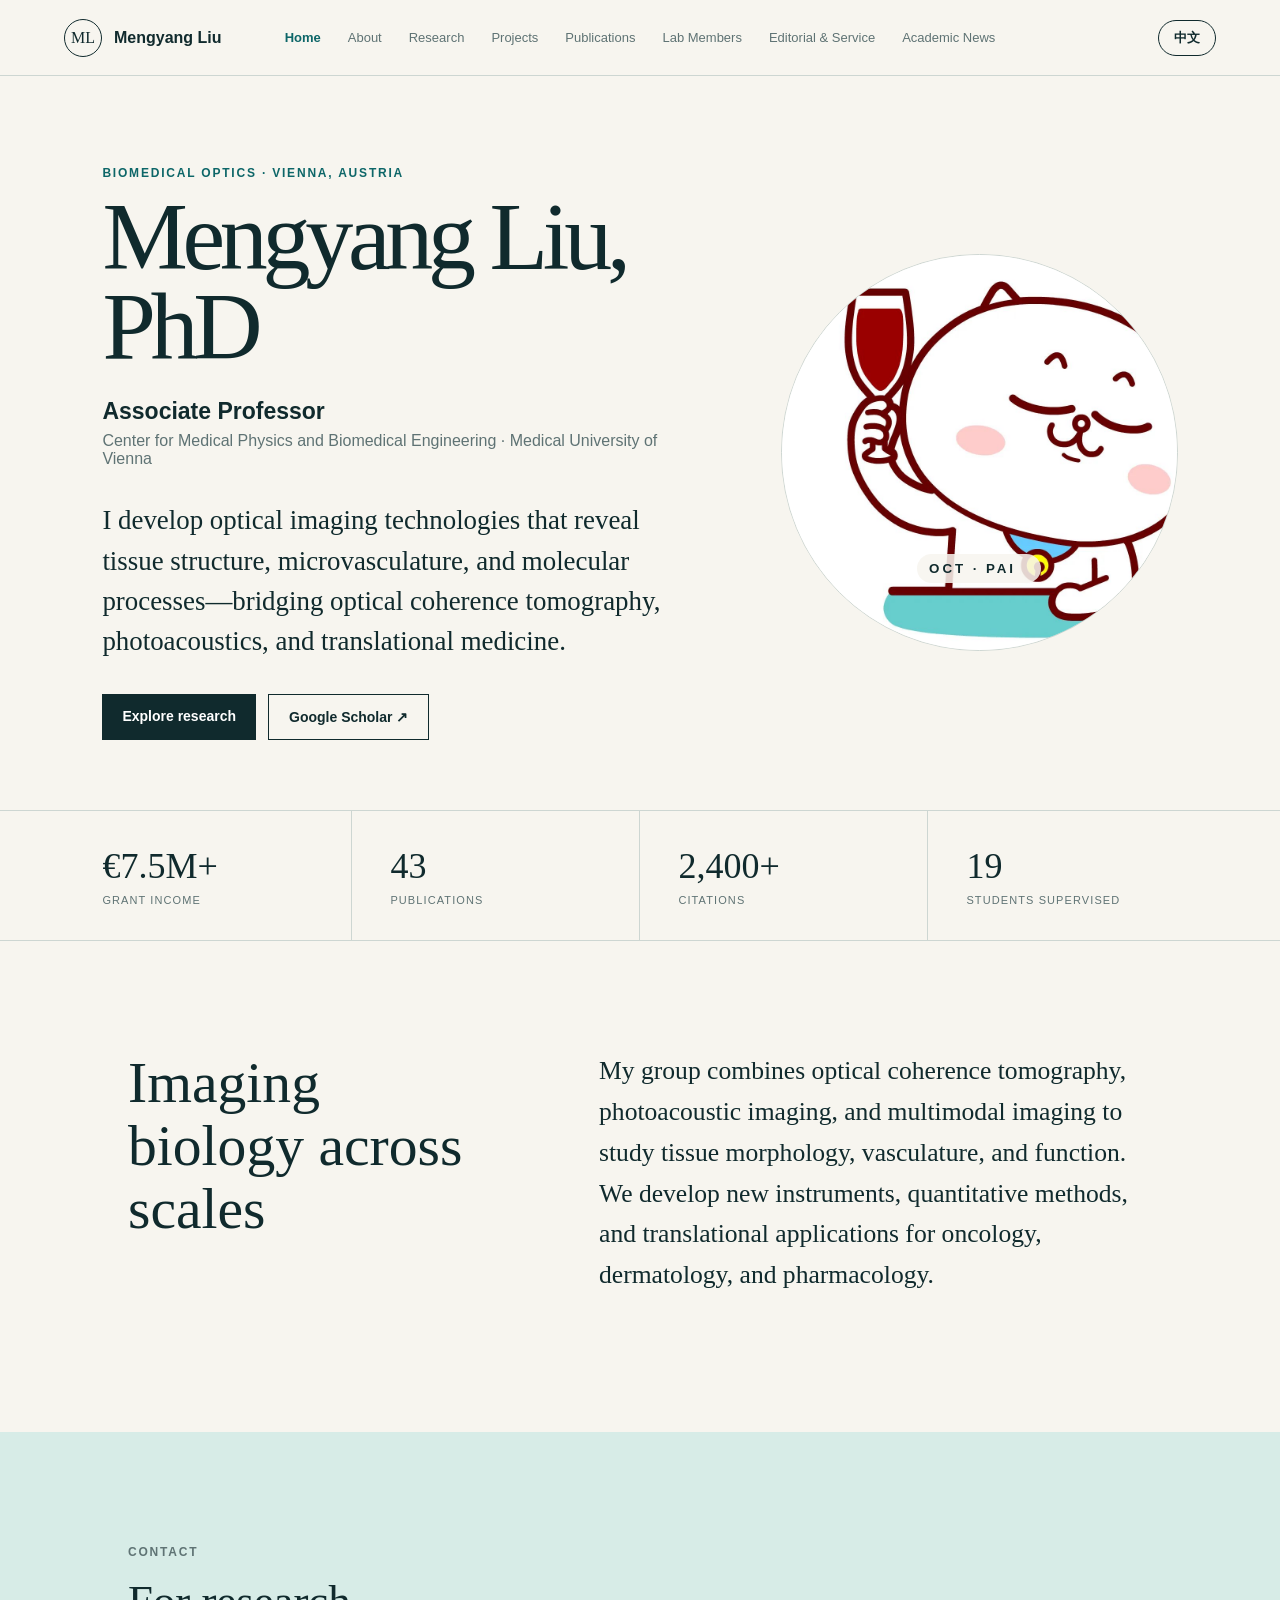
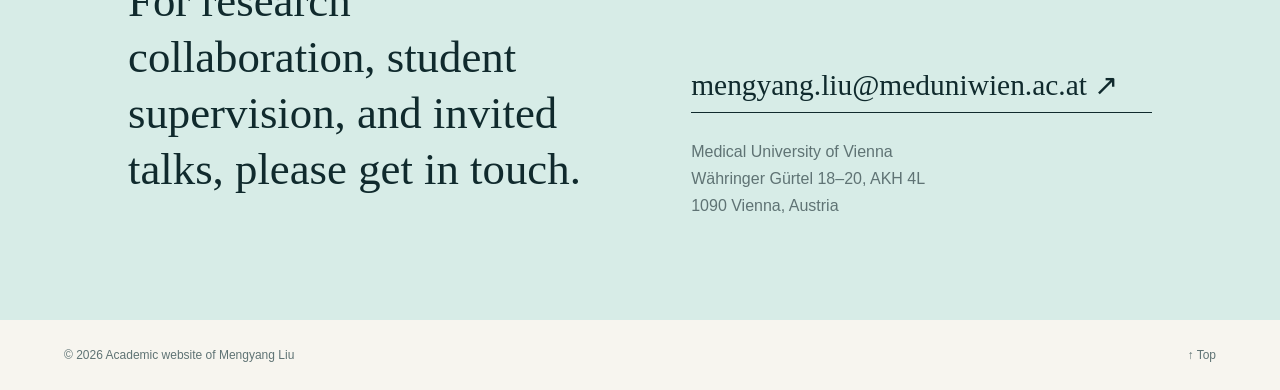
==== commit 8660ac8e: "Update index.html with new content and corrections" ====
--- a/index.html
+++ b/index.html
@@ -1 +1,3 @@
-<!doctype html><html lang="en"><head><meta charset="utf-8"><meta name="viewport" content="width=device-width,initial-scale=1"><meta name="description" content="Academic website of Mengyang Liu, Associate Professor at the Medical University of Vienna."><title>Home | Mengyang Liu</title><link rel="stylesheet" href="styles.css"><link rel="stylesheet" href="multipage.css"><link rel="stylesheet" href="profile.css"></head><body id="top"><header><a class="brand" href="index.html"><i>ML</i><b data-en="Mengyang Liu" data-zh="刘梦阳">Mengyang Liu</b></a><nav><a href="index.html" class="active" data-en="Home" data-zh="首页">Home</a><a href="about.html" data-en="About" data-zh="简介">About</a><a href="research.html" data-en="Research" data-zh="研究">Research</a><a href="projects.html" data-en="Projects" data-zh="项目">Projects</a><a href="publications.html" data-en="Publications" data-zh="论文">Publications</a><a href="lab-members.html" data-en="Lab Members" data-zh="实验室成员">Lab Members</a><a href="service.html" data-en="Editorial & Service" data-zh="编辑与学术服务">Editorial & Service</a><a href="news.html" data-en="Academic News" data-zh="学术动态">Academic News</a></nav><button type="button">中文</button></header><main><section class="hero"><div><p class="eyebrow" data-en="Biomedical optics · Vienna, Austria" data-zh="生物医学光学 · 奥地利维也纳">Biomedical optics · Vienna, Austria</p><h1 data-en="Mengyang Liu, PhD" data-zh="刘梦阳 博士">Mengyang Liu, PhD</h1><p class="role" data-en="Associate Professor" data-zh="副教授 · 博士生导师">Associate Professor</p><p class="org" data-en="Center for Medical Physics and Biomedical Engineering · Medical University of Vienna" data-zh="维也纳医科大学医学物理与生物医学工程中心">Center for Medical Physics and Biomedical Engineering · Medical University of Vienna</p><p class="intro" data-en="I develop optical imaging technologies that reveal tissue structure, microvasculature, and molecular processes—bridging optical coherence tomography, photoacoustics, and translational medicine." data-zh="致力于研发揭示组织结构、微血管与分子过程的光学成像技术，推动光学相干层析成像、光声成像与转化医学的深度融合。">I develop optical imaging technologies that reveal tissue structure, microvasculature, and molecular processes—bridging optical coherence tomography, photoacoustics, and translational medicine.</p><div class="actions"><a href="research.html" data-en="Explore research" data-zh="了解研究">Explore research</a><a class="outline" href="https://scholar.google.com/citations?user=Kax_Sv4AAAAJ&amp;hl=en" target="_blank" rel="noopener">Google Scholar ↗</a></div></div><div class="orb profile"><img src="assets/profile.jpeg" alt="Mengyang Liu profile illustration"><small>OCT · PA · MI</small></div></section><section class="stats"><div><strong data-en="€7.5M+" data-zh="750万+欧元">€7.5M+</strong><span data-en="Grant income" data-zh="项目经费">Grant income</span></div><div><strong>43</strong><span data-en="Publications" data-zh="发表论文">Publications</span></div><div><strong>2,400+</strong><span data-en="Citations" data-zh="论文引用">Citations</span></div><div><strong>19</strong><span data-en="Students supervised" data-zh="指导学生">Students supervised</span></div></section><section class="home-intro"><h2 data-en="Imaging biology across scales" data-zh="跨尺度生物医学成像">Imaging biology across scales</h2><p data-en="My group combines optical coherence tomography, photoacoustic imaging, and multimodal imaging to study tissue morphology, vasculature, and function. We develop new instruments, quantitative methods, and translational applications for oncology, dermatology, and pharmacology." data-zh="研究团队融合光学相干层析成像、光声成像与多模态成像，研究组织形态、血管网络与功能，并面向肿瘤学、皮肤病学与药理学开发新型仪器、定量方法及转化应用。">My group combines optical coherence tomography, photoacoustic imaging, and multimodal imaging to study tissue morphology, vasculature, and function. We develop new instruments, quantitative methods, and translational applications for oncology, dermatology, and pharmacology.</p></section></main><section class="site-contact"><div><p class="eyebrow" data-en="Contact" data-zh="联系方式">Contact</p><h2 data-en="For research collaboration, student supervision, and invited talks, please get in touch." data-zh="欢迎就科研合作、学生培养及学术报告等事宜联系。">For research collaboration, student supervision, and invited talks, please get in touch.</h2></div><div><a href="mailto:mengyang.liu@meduniwien.ac.at">mengyang.liu@meduniwien.ac.at ↗</a><p>Medical University of Vienna<br>Währinger Gürtel 18–20, AKH 4L<br>1090 Vienna, Austria</p></div></section><footer><span>© 2026 <span data-en="Academic website of Mengyang Liu" data-zh="刘梦阳个人学术网站">Academic website of Mengyang Liu</span></span><a href="#top">↑ Top</a></footer><script src="script.js"></script></body></html>
+<!doctype html><html lang="en"><head><meta charset="utf-8"><meta name="viewport" content="width=device-width,initial-scale=1"><meta name="description" content="Academic website of Mengyang Liu, Associate Professor at the Medical University of Vienna."><title>Home | Mengyang Liu</title><link rel="stylesheet" href="styles.css"><link rel="stylesheet" href="multipage.css"><link rel="stylesheet" href="profile.css"></head><body id="top"><header><a class="brand" href="index.html"><i>ML</i><b data-en="Mengyang Liu" data-zh="刘梦阳">Mengyang Liu</b></a><nav><a href="index.html" class="active" data-en="Home" data-zh="首页">Home</a><a href="about.html" data-en="About" data-zh="简介">About</a><a href="research.html" data-en="Research" data-zh="研究">Research</a><a href="projects.html" data-en="Projects" data-zh="项目">Projects</a><a href="publications.html" data-en="Publications" data-zh="论文">Publications</a><a href="lab-members.html" data-en="Lab Members" data-zh="实验室成员">Lab Members</a><a href="service.html" data-en="Editorial & Service" data-zh="编辑与学术服务">Editorial & Service</a><a href="news.html" data-en="Academic News" data-zh="学术动态">Academic News</a></nav><button type="button">中文</button></header><main><section class="hero"><div><p class="eyebrow" data-en="Biomedical optics · Vienna, Austria" data-zh="生物医学光学 · 奥地利维也纳">Biophotonics</p>
+  <h1 data-en="Mengyang Liu, PhD" data-zh="刘梦阳 博士">Mengyang Liu, PhD</h1><p class="role" data-en="Associate Professor" data-zh="副教授 · 博士生导师">Associate Professor</p><p class="org" data-en="Center for Medical Physics and Biomedical Engineering · Medical University of Vienna" data-zh="维也纳医科大学医学物理与生物医学工程中心">Center for Medical Physics and Biomedical Engineering · Medical University of Vienna</p><p class="intro" data-en="I develop optical imaging technologies that reveal tissue structure, microvasculature, and molecular processes—bridging optical coherence tomography, photoacoustics, and translational medicine." data-zh="致力于研发揭示组织结构、微血管与分子过程的光学成像技术，推动光学相干层析成像、光声成像与转化医学的深度融合。">I develop optical imaging technologies that reveal tissue structure, microvasculature, and molecular processes—bridging optical coherence tomography, photoacoustics, and translational medicine.</p><div class="actions"><a href="research.html" data-en="Explore research" data-zh="了解研究">Explore research</a><a class="outline" href="https://scholar.google.com/citations?user=Kax_Sv4AAAAJ&amp;hl=en" target="_blank" rel="noopener">Google Scholar ↗</a></div></div><div class="orb profile"><img src="assets/profile.jpeg" alt="Mengyang Liu profile illustration"><small>OCT · PAI&nbsp;&nbsp;</small></div></section><section class="stats"><div><strong data-en="€7.5M+" data-zh="750万+欧元">€7.5M+</strong><span data-en="Grant income" data-zh="项目经费">Grant income</span></div><div><strong>43</strong><span data-en="Publications" data-zh="发表论文">Publications</span></div><div><strong>2,400+</strong><span data-en="Citations" data-zh="论文引用">Citations</span></div><div><strong>19</strong><span data-en="Students supervised" data-zh="指导学生">Students supervised</span></div></section><section class="home-intro"><h2 data-en="Imaging biology across scales" data-zh="跨尺度生物医学成像">Imaging biology across scales</h2><p data-en="My group combines optical coherence tomography, photoacoustic imaging, and multimodal imaging to study tissue morphology, vasculature, and function. We develop new instruments, quantitative methods, and translational applications for oncology, dermatology, and pharmacology." data-zh="研究团队融合光学相干层析成像、光声成像与多模态成像，研究组织形态、血管网络与功能，并面向肿瘤学、皮肤病学与药理学开发新型仪器、定量方法及转化应用。">My group combines optical coherence tomography and photoacoustic imaging  to study tissue morphology, vasculature, and function. We develop new instruments, quantitative methods, and translational applications for oncology, dermatology, and pharmacology.</p>
+  </section></main><section class="site-contact"><div><p class="eyebrow" data-en="Contact" data-zh="联系方式">Contact</p><h2 data-en="For research collaboration, student supervision, and invited talks, please get in touch." data-zh="欢迎就科研合作、学生培养及学术报告等事宜联系。">For research collaboration, student supervision, and invited talks, please get in touch.</h2></div><div><a href="mailto:mengyang.liu@meduniwien.ac.at">mengyang.liu@meduniwien.ac.at ↗</a><p>Medical University of Vienna<br>Währinger Gürtel 18–20, AKH 4L<br>1090 Vienna, Austria</p></div></section><footer><span>© 2026 <span data-en="Academic website of Mengyang Liu" data-zh="刘梦阳个人学术网站">Academic website of Mengyang Liu</span></span><a href="#top">↑ Top</a></footer><script src="script.js"></script></body></html>
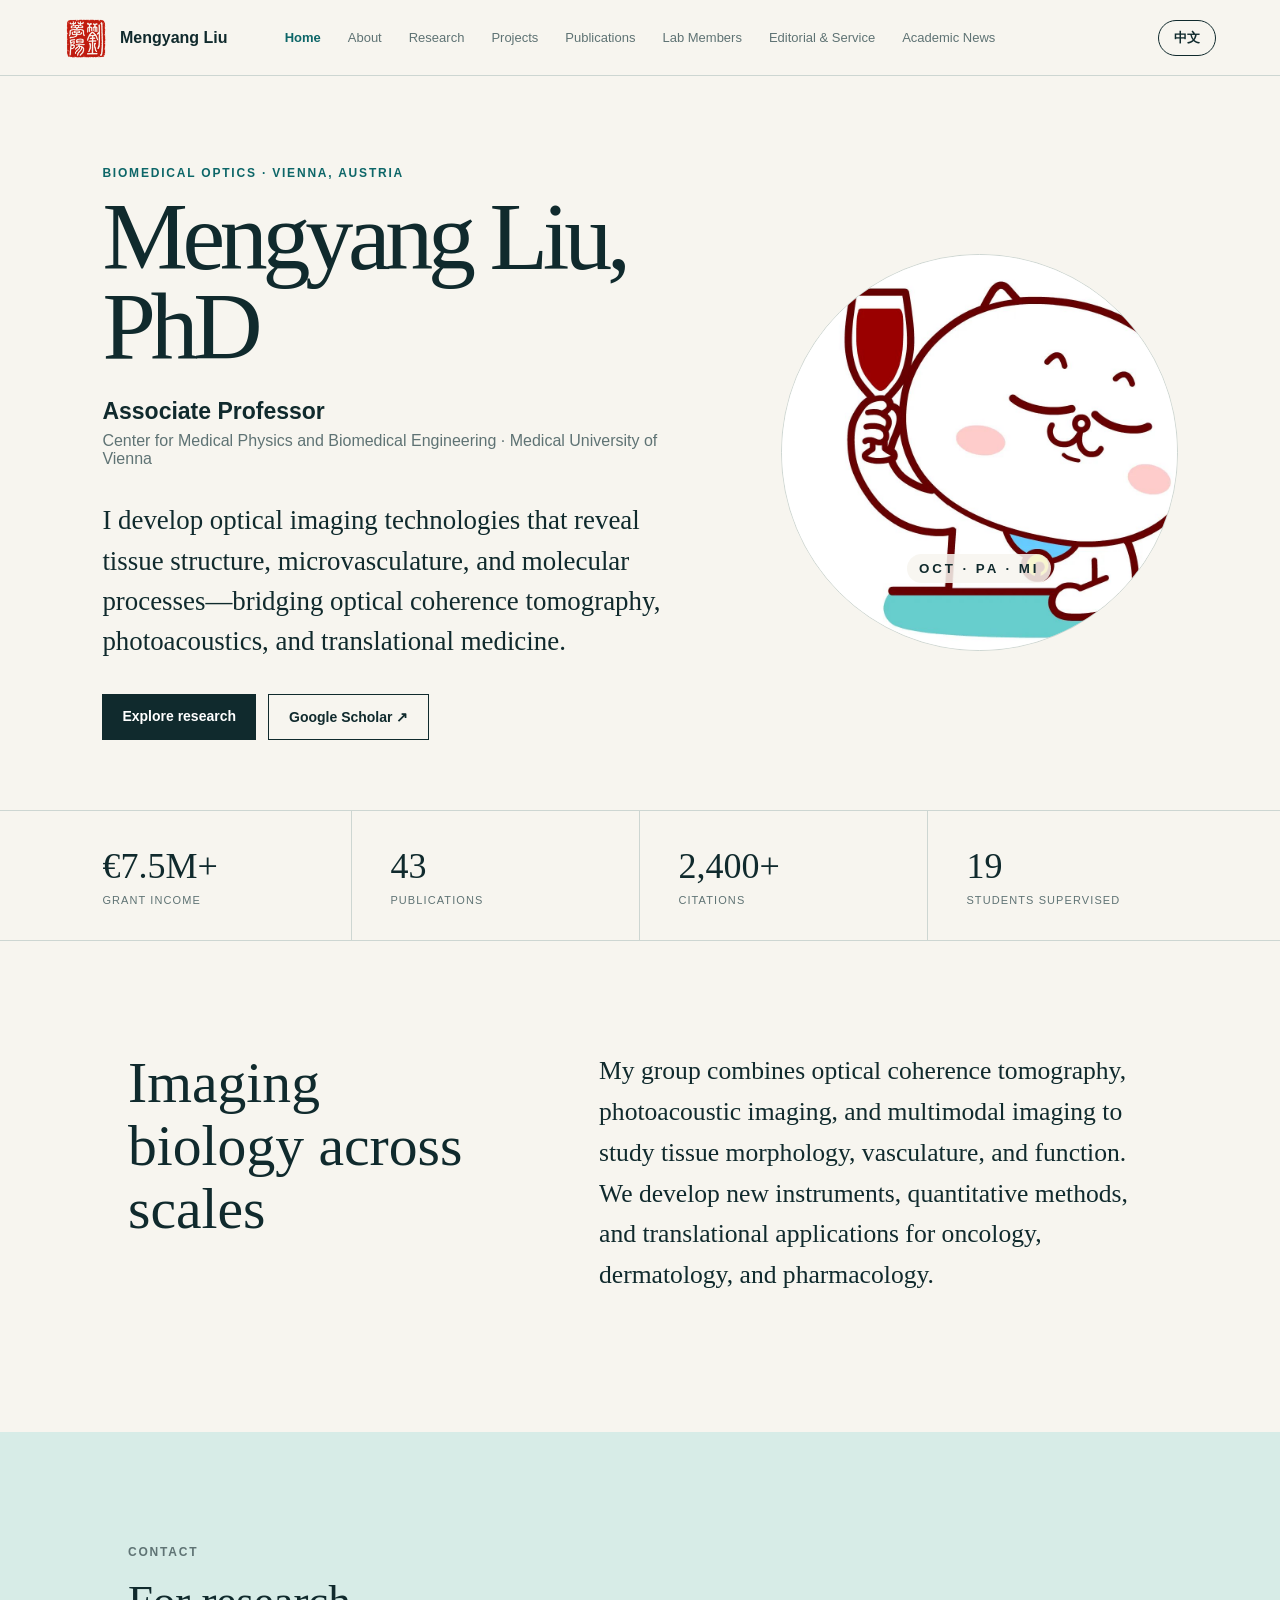
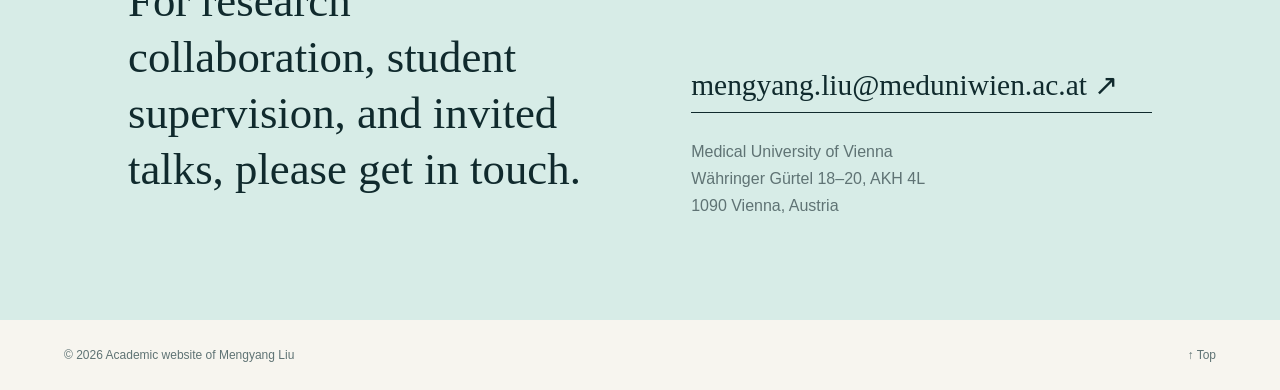
==== commit ba3efd29: "Add files via upload" ====
--- a/index.html
+++ b/index.html
@@ -1,3 +1 @@
-<!doctype html><html lang="en"><head><meta charset="utf-8"><meta name="viewport" content="width=device-width,initial-scale=1"><meta name="description" content="Academic website of Mengyang Liu, Associate Professor at the Medical University of Vienna."><title>Home | Mengyang Liu</title><link rel="stylesheet" href="styles.css"><link rel="stylesheet" href="multipage.css"><link rel="stylesheet" href="profile.css"></head><body id="top"><header><a class="brand" href="index.html"><i>ML</i><b data-en="Mengyang Liu" data-zh="刘梦阳">Mengyang Liu</b></a><nav><a href="index.html" class="active" data-en="Home" data-zh="首页">Home</a><a href="about.html" data-en="About" data-zh="简介">About</a><a href="research.html" data-en="Research" data-zh="研究">Research</a><a href="projects.html" data-en="Projects" data-zh="项目">Projects</a><a href="publications.html" data-en="Publications" data-zh="论文">Publications</a><a href="lab-members.html" data-en="Lab Members" data-zh="实验室成员">Lab Members</a><a href="service.html" data-en="Editorial & Service" data-zh="编辑与学术服务">Editorial & Service</a><a href="news.html" data-en="Academic News" data-zh="学术动态">Academic News</a></nav><button type="button">中文</button></header><main><section class="hero"><div><p class="eyebrow" data-en="Biomedical optics · Vienna, Austria" data-zh="生物医学光学 · 奥地利维也纳">Biophotonics</p>
-  <h1 data-en="Mengyang Liu, PhD" data-zh="刘梦阳 博士">Mengyang Liu, PhD</h1><p class="role" data-en="Associate Professor" data-zh="副教授 · 博士生导师">Associate Professor</p><p class="org" data-en="Center for Medical Physics and Biomedical Engineering · Medical University of Vienna" data-zh="维也纳医科大学医学物理与生物医学工程中心">Center for Medical Physics and Biomedical Engineering · Medical University of Vienna</p><p class="intro" data-en="I develop optical imaging technologies that reveal tissue structure, microvasculature, and molecular processes—bridging optical coherence tomography, photoacoustics, and translational medicine." data-zh="致力于研发揭示组织结构、微血管与分子过程的光学成像技术，推动光学相干层析成像、光声成像与转化医学的深度融合。">I develop optical imaging technologies that reveal tissue structure, microvasculature, and molecular processes—bridging optical coherence tomography, photoacoustics, and translational medicine.</p><div class="actions"><a href="research.html" data-en="Explore research" data-zh="了解研究">Explore research</a><a class="outline" href="https://scholar.google.com/citations?user=Kax_Sv4AAAAJ&amp;hl=en" target="_blank" rel="noopener">Google Scholar ↗</a></div></div><div class="orb profile"><img src="assets/profile.jpeg" alt="Mengyang Liu profile illustration"><small>OCT · PAI&nbsp;&nbsp;</small></div></section><section class="stats"><div><strong data-en="€7.5M+" data-zh="750万+欧元">€7.5M+</strong><span data-en="Grant income" data-zh="项目经费">Grant income</span></div><div><strong>43</strong><span data-en="Publications" data-zh="发表论文">Publications</span></div><div><strong>2,400+</strong><span data-en="Citations" data-zh="论文引用">Citations</span></div><div><strong>19</strong><span data-en="Students supervised" data-zh="指导学生">Students supervised</span></div></section><section class="home-intro"><h2 data-en="Imaging biology across scales" data-zh="跨尺度生物医学成像">Imaging biology across scales</h2><p data-en="My group combines optical coherence tomography, photoacoustic imaging, and multimodal imaging to study tissue morphology, vasculature, and function. We develop new instruments, quantitative methods, and translational applications for oncology, dermatology, and pharmacology." data-zh="研究团队融合光学相干层析成像、光声成像与多模态成像，研究组织形态、血管网络与功能，并面向肿瘤学、皮肤病学与药理学开发新型仪器、定量方法及转化应用。">My group combines optical coherence tomography and photoacoustic imaging  to study tissue morphology, vasculature, and function. We develop new instruments, quantitative methods, and translational applications for oncology, dermatology, and pharmacology.</p>
-  </section></main><section class="site-contact"><div><p class="eyebrow" data-en="Contact" data-zh="联系方式">Contact</p><h2 data-en="For research collaboration, student supervision, and invited talks, please get in touch." data-zh="欢迎就科研合作、学生培养及学术报告等事宜联系。">For research collaboration, student supervision, and invited talks, please get in touch.</h2></div><div><a href="mailto:mengyang.liu@meduniwien.ac.at">mengyang.liu@meduniwien.ac.at ↗</a><p>Medical University of Vienna<br>Währinger Gürtel 18–20, AKH 4L<br>1090 Vienna, Austria</p></div></section><footer><span>© 2026 <span data-en="Academic website of Mengyang Liu" data-zh="刘梦阳个人学术网站">Academic website of Mengyang Liu</span></span><a href="#top">↑ Top</a></footer><script src="script.js"></script></body></html>
+<!doctype html><html lang="en"><head><meta charset="utf-8"><meta name="viewport" content="width=device-width,initial-scale=1"><meta name="description" content="Academic website of Mengyang Liu, Associate Professor at the Medical University of Vienna."><title>Home | Mengyang Liu</title><link rel="stylesheet" href="styles.css"><link rel="stylesheet" href="multipage.css"><link rel="stylesheet" href="profile.css"></head><body id="top"><header><a class="brand" href="index.html"><img class="brand-seal" src="assets/liu-mengyang-seal.png" alt="劉夢陽 — personal seal" width="44" height="44" decoding="async"><b data-en="Mengyang Liu" data-zh="刘梦阳">Mengyang Liu</b></a><nav><a href="index.html" class="active" data-en="Home" data-zh="首页">Home</a><a href="about.html" data-en="About" data-zh="简介">About</a><a href="research.html" data-en="Research" data-zh="研究">Research</a><a href="projects.html" data-en="Projects" data-zh="项目">Projects</a><a href="publications.html" data-en="Publications" data-zh="论文">Publications</a><a href="lab-members.html" data-en="Lab Members" data-zh="实验室成员">Lab Members</a><a href="service.html" data-en="Editorial & Service" data-zh="编辑与学术服务">Editorial & Service</a><a href="news.html" data-en="Academic News" data-zh="学术动态">Academic News</a></nav><button type="button">中文</button></header><main><section class="hero"><div><p class="eyebrow" data-en="Biomedical optics · Vienna, Austria" data-zh="生物医学光学 · 奥地利维也纳">Biomedical optics · Vienna, Austria</p><h1 data-en="Mengyang Liu, PhD" data-zh="刘梦阳 博士">Mengyang Liu, PhD</h1><p class="role" data-en="Associate Professor" data-zh="副教授 · 博士生导师">Associate Professor</p><p class="org" data-en="Center for Medical Physics and Biomedical Engineering · Medical University of Vienna" data-zh="维也纳医科大学医学物理与生物医学工程中心">Center for Medical Physics and Biomedical Engineering · Medical University of Vienna</p><p class="intro" data-en="I develop optical imaging technologies that reveal tissue structure, microvasculature, and molecular processes—bridging optical coherence tomography, photoacoustics, and translational medicine." data-zh="致力于研发揭示组织结构、微血管与分子过程的光学成像技术，推动光学相干层析成像、光声成像与转化医学的深度融合。">I develop optical imaging technologies that reveal tissue structure, microvasculature, and molecular processes—bridging optical coherence tomography, photoacoustics, and translational medicine.</p><div class="actions"><a href="research.html" data-en="Explore research" data-zh="了解研究">Explore research</a><a class="outline" href="https://scholar.google.com/citations?user=Kax_Sv4AAAAJ&amp;hl=en" target="_blank" rel="noopener">Google Scholar ↗</a></div></div><div class="orb profile"><img src="assets/profile.jpeg" alt="Mengyang Liu profile illustration"><small>OCT · PA · MI</small></div></section><section class="stats"><div><strong data-en="€7.5M+" data-zh="750万+欧元">€7.5M+</strong><span data-en="Grant income" data-zh="项目经费">Grant income</span></div><div><strong>43</strong><span data-en="Publications" data-zh="发表论文">Publications</span></div><div><strong>2,400+</strong><span data-en="Citations" data-zh="论文引用">Citations</span></div><div><strong>19</strong><span data-en="Students supervised" data-zh="指导学生">Students supervised</span></div></section><section class="home-intro"><h2 data-en="Imaging biology across scales" data-zh="跨尺度生物医学成像">Imaging biology across scales</h2><p data-en="My group combines optical coherence tomography, photoacoustic imaging, and multimodal imaging to study tissue morphology, vasculature, and function. We develop new instruments, quantitative methods, and translational applications for oncology, dermatology, and pharmacology." data-zh="研究团队融合光学相干层析成像、光声成像与多模态成像，研究组织形态、血管网络与功能，并面向肿瘤学、皮肤病学与药理学开发新型仪器、定量方法及转化应用。">My group combines optical coherence tomography, photoacoustic imaging, and multimodal imaging to study tissue morphology, vasculature, and function. We develop new instruments, quantitative methods, and translational applications for oncology, dermatology, and pharmacology.</p></section></main><section class="site-contact"><div><p class="eyebrow" data-en="Contact" data-zh="联系方式">Contact</p><h2 data-en="For research collaboration, student supervision, and invited talks, please get in touch." data-zh="欢迎就科研合作、学生培养及学术报告等事宜联系。">For research collaboration, student supervision, and invited talks, please get in touch.</h2></div><div><a href="mailto:mengyang.liu@meduniwien.ac.at">mengyang.liu@meduniwien.ac.at ↗</a><p>Medical University of Vienna<br>Währinger Gürtel 18–20, AKH 4L<br>1090 Vienna, Austria</p></div></section><footer><span>© 2026 <span data-en="Academic website of Mengyang Liu" data-zh="刘梦阳个人学术网站">Academic website of Mengyang Liu</span></span><a href="#top">↑ Top</a></footer><script src="script.js"></script></body></html>
--- a/styles.css
+++ b/styles.css
@@ -1 +1 @@
-:root{--ink:#102a2d;--teal:#0d6668;--muted:#5f7374;--paper:#f7f5ef;--cream:#e9e7dd;--line:#cdd6d2}*{box-sizing:border-box}html{scroll-behavior:smooth}body{margin:0;background:var(--paper);color:var(--ink);font-family:Arial,"Noto Sans SC",sans-serif}a{color:inherit;text-decoration:none}header{height:76px;padding:0 5vw;display:grid;grid-template-columns:1fr auto 1fr;align-items:center;border-bottom:1px solid var(--line);position:sticky;top:0;background:#f7f5eff2;backdrop-filter:blur(14px);z-index:9}.brand{display:flex;align-items:center;gap:12px}.brand i{width:38px;height:38px;border:1px solid;border-radius:50%;display:grid;place-items:center;font:normal 16px Georgia}nav{display:flex;gap:27px;font-size:13px;color:var(--muted)}nav a:hover{color:var(--teal)}header button{justify-self:end;border:1px solid;border-radius:99px;padding:8px 15px;background:none;color:inherit;font-weight:bold;cursor:pointer}.hero{min-height:690px;padding:90px 8vw 70px;display:grid;grid-template-columns:1.4fr .75fr;gap:7vw;align-items:center}.eyebrow{color:var(--teal);font-size:12px;font-weight:bold;letter-spacing:.15em;text-transform:uppercase}h1,h2,h3,p{margin-top:0}h1{font:500 clamp(55px,7.5vw,105px)/.94 Georgia,"Noto Serif SC",serif;letter-spacing:-.055em;margin-bottom:26px}.role{font-size:23px;font-weight:bold;margin-bottom:7px}.org,.muted{color:var(--muted)}.intro{max-width:770px;margin:32px 0;font:clamp(21px,2.1vw,29px)/1.5 Georgia,"Noto Serif SC",serif}.actions{display:flex;gap:12px;flex-wrap:wrap}.actions a{padding:14px 20px;background:var(--ink);color:white;font-weight:bold;font-size:14px}.actions .outline{background:none;color:var(--ink);border:1px solid}.orb{width:min(31vw,420px);aspect-ratio:1;border:1px solid var(--line);border-radius:50%;display:grid;place-items:center;position:relative;overflow:hidden;background:radial-gradient(circle at 38% 35%,#d5f0ea,transparent 29%),radial-gradient(circle at 66% 69%,#96c8c4,transparent 30%),#e9eeea}.orb:after,.orb:before{content:"";position:absolute;width:100%;height:34%;border:1px solid #0d66686b;border-radius:50%;transform:rotate(27deg)}.orb:after{transform:rotate(-33deg);width:77%}.orb span{font:clamp(80px,10vw,145px) Georgia;letter-spacing:-.1em;z-index:2}.orb small{position:absolute;bottom:17%;font-weight:bold;letter-spacing:.22em;z-index:3}.stats{display:grid;grid-template-columns:repeat(4,1fr);border-block:1px solid var(--line);padding:0 5vw}.stats div{padding:34px 3vw;border-right:1px solid var(--line);display:flex;flex-direction:column;gap:7px}.stats div:last-child{border:0}.stats strong{font:36px Georgia}.stats span{color:var(--muted);font-size:11px;text-transform:uppercase;letter-spacing:.1em}.block{padding:110px 8vw;display:grid;grid-template-columns:75px 1fr;gap:3vw;border-bottom:1px solid var(--line)}.num{color:var(--teal);font-size:12px;font-weight:bold;letter-spacing:.15em}.block h2,.contact h2{font:500 clamp(41px,5vw,70px) Georgia,"Noto Serif SC",serif;letter-spacing:-.04em;margin-bottom:52px}.lead{max-width:1100px;font:clamp(26px,3vw,43px)/1.4 Georgia,"Noto Serif SC",serif}.cards{display:grid;grid-template-columns:repeat(3,1fr);border:1px solid var(--line);background:var(--line);gap:1px}.cards article{background:var(--paper);padding:34px;min-height:285px}.cards small{color:var(--teal);font-weight:bold}.cards h3{font:26px Georgia,"Noto Serif SC",serif;margin:60px 0 18px}.cards p,.projects p{color:var(--muted);line-height:1.75}.dark{background:var(--ink);color:var(--paper)}.dark .num,.dark small{color:#79d0cb}.projects{display:grid;grid-template-columns:1fr 1fr;gap:17px}.projects article{border:1px solid #486164;padding:30px;min-height:255px;display:flex;flex-direction:column}.projects h3{font:40px Georgia;margin:15px 0}.projects p{color:#bdc9c7}.projects b{margin-top:auto}.pubs{border-top:1px solid var(--line);margin-top:35px}.pubs a{display:grid;grid-template-columns:45px 1fr 25px;gap:20px;padding:24px 8px;border-bottom:1px solid var(--line)}.pubs a:hover{background:var(--cream)}.pubs span{color:var(--teal);font-size:12px}.pubs h3{font:21px/1.4 Georgia,"Noto Serif SC",serif;margin-bottom:7px}.pubs p{margin:0;color:var(--muted)}.feature{display:grid;grid-template-columns:1.25fr .75fr;gap:45px;align-items:center}.feature img{width:100%;aspect-ratio:1.5;object-fit:cover;border-radius:2px}.feature h3{font:clamp(30px,3vw,47px)/1.18 Georgia,"Noto Serif SC",serif}.feature div>p:last-child{color:var(--muted);line-height:1.75}.contact{padding:105px 8vw;background:#d7ece7}.contact h2{max-width:1000px;margin:25px 0 65px}.contact>div{display:grid;grid-template-columns:1fr 1fr;gap:8vw}.contact a{font:clamp(35px,4vw,58px) Georgia;border-bottom:1px solid;padding-bottom:12px}.contact div p{line-height:1.8;color:var(--muted)}footer{padding:28px 5vw;display:flex;justify-content:space-between;color:var(--muted);font-size:12px}@media(max-width:900px){header{grid-template-columns:1fr auto}nav{display:none}.hero{grid-template-columns:1fr}.orb{order:-1;width:min(78vw,420px)}.stats{grid-template-columns:1fr 1fr}.stats div:nth-child(2){border-right:0}.block{grid-template-columns:1fr;padding:78px 6vw}.cards,.projects,.feature,.contact>div{grid-template-columns:1fr}.feature img{aspect-ratio:1.35}.contact>div{gap:50px}}@media(max-width:550px){.brand b{display:none}.hero{padding:55px 6vw}.orb{width:88vw}.stats strong{font-size:27px}.stats div{padding:25px 5vw}.cards{grid-template-columns:1fr}.pubs a{grid-template-columns:30px 1fr}.pubs a>b{display:none}.contact{padding:75px 6vw}footer{flex-direction:column;gap:18px}}
+:root{--ink:#102a2d;--teal:#0d6668;--muted:#5f7374;--paper:#f7f5ef;--cream:#e9e7dd;--line:#cdd6d2}*{box-sizing:border-box}html{scroll-behavior:smooth}body{margin:0;background:var(--paper);color:var(--ink);font-family:Arial,"Noto Sans SC",sans-serif}a{color:inherit;text-decoration:none}header{height:76px;padding:0 5vw;display:grid;grid-template-columns:1fr auto 1fr;align-items:center;border-bottom:1px solid var(--line);position:sticky;top:0;background:#f7f5eff2;backdrop-filter:blur(14px);z-index:9}.brand{display:flex;align-items:center;gap:12px}.brand .brand-seal{display:block;width:44px;height:44px;object-fit:contain;flex:0 0 44px}nav{display:flex;gap:27px;font-size:13px;color:var(--muted)}nav a:hover{color:var(--teal)}header button{justify-self:end;border:1px solid;border-radius:99px;padding:8px 15px;background:none;color:inherit;font-weight:bold;cursor:pointer}.hero{min-height:690px;padding:90px 8vw 70px;display:grid;grid-template-columns:1.4fr .75fr;gap:7vw;align-items:center}.eyebrow{color:var(--teal);font-size:12px;font-weight:bold;letter-spacing:.15em;text-transform:uppercase}h1,h2,h3,p{margin-top:0}h1{font:500 clamp(55px,7.5vw,105px)/.94 Georgia,"Noto Serif SC",serif;letter-spacing:-.055em;margin-bottom:26px}.role{font-size:23px;font-weight:bold;margin-bottom:7px}.org,.muted{color:var(--muted)}.intro{max-width:770px;margin:32px 0;font:clamp(21px,2.1vw,29px)/1.5 Georgia,"Noto Serif SC",serif}.actions{display:flex;gap:12px;flex-wrap:wrap}.actions a{padding:14px 20px;background:var(--ink);color:white;font-weight:bold;font-size:14px}.actions .outline{background:none;color:var(--ink);border:1px solid}.orb{width:min(31vw,420px);aspect-ratio:1;border:1px solid var(--line);border-radius:50%;display:grid;place-items:center;position:relative;overflow:hidden;background:radial-gradient(circle at 38% 35%,#d5f0ea,transparent 29%),radial-gradient(circle at 66% 69%,#96c8c4,transparent 30%),#e9eeea}.orb:after,.orb:before{content:"";position:absolute;width:100%;height:34%;border:1px solid #0d66686b;border-radius:50%;transform:rotate(27deg)}.orb:after{transform:rotate(-33deg);width:77%}.orb span{font:clamp(80px,10vw,145px) Georgia;letter-spacing:-.1em;z-index:2}.orb small{position:absolute;bottom:17%;font-weight:bold;letter-spacing:.22em;z-index:3}.stats{display:grid;grid-template-columns:repeat(4,1fr);border-block:1px solid var(--line);padding:0 5vw}.stats div{padding:34px 3vw;border-right:1px solid var(--line);display:flex;flex-direction:column;gap:7px}.stats div:last-child{border:0}.stats strong{font:36px Georgia}.stats span{color:var(--muted);font-size:11px;text-transform:uppercase;letter-spacing:.1em}.block{padding:110px 8vw;display:grid;grid-template-columns:75px 1fr;gap:3vw;border-bottom:1px solid var(--line)}.num{color:var(--teal);font-size:12px;font-weight:bold;letter-spacing:.15em}.block h2,.contact h2{font:500 clamp(41px,5vw,70px) Georgia,"Noto Serif SC",serif;letter-spacing:-.04em;margin-bottom:52px}.lead{max-width:1100px;font:clamp(26px,3vw,43px)/1.4 Georgia,"Noto Serif SC",serif}.cards{display:grid;grid-template-columns:repeat(3,1fr);border:1px solid var(--line);background:var(--line);gap:1px}.cards article{background:var(--paper);padding:34px;min-height:285px}.cards small{color:var(--teal);font-weight:bold}.cards h3{font:26px Georgia,"Noto Serif SC",serif;margin:60px 0 18px}.cards p,.projects p{color:var(--muted);line-height:1.75}.dark{background:var(--ink);color:var(--paper)}.dark .num,.dark small{color:#79d0cb}.projects{display:grid;grid-template-columns:1fr 1fr;gap:17px}.projects article{border:1px solid #486164;padding:30px;min-height:255px;display:flex;flex-direction:column}.projects h3{font:40px Georgia;margin:15px 0}.projects p{color:#bdc9c7}.projects b{margin-top:auto}.pubs{border-top:1px solid var(--line);margin-top:35px}.pubs a{display:grid;grid-template-columns:45px 1fr 25px;gap:20px;padding:24px 8px;border-bottom:1px solid var(--line)}.pubs a:hover{background:var(--cream)}.pubs span{color:var(--teal);font-size:12px}.pubs h3{font:21px/1.4 Georgia,"Noto Serif SC",serif;margin-bottom:7px}.pubs p{margin:0;color:var(--muted)}.feature{display:grid;grid-template-columns:1.25fr .75fr;gap:45px;align-items:center}.feature img{width:100%;aspect-ratio:1.5;object-fit:cover;border-radius:2px}.feature h3{font:clamp(30px,3vw,47px)/1.18 Georgia,"Noto Serif SC",serif}.feature div>p:last-child{color:var(--muted);line-height:1.75}.contact{padding:105px 8vw;background:#d7ece7}.contact h2{max-width:1000px;margin:25px 0 65px}.contact>div{display:grid;grid-template-columns:1fr 1fr;gap:8vw}.contact a{font:clamp(35px,4vw,58px) Georgia;border-bottom:1px solid;padding-bottom:12px}.contact div p{line-height:1.8;color:var(--muted)}footer{padding:28px 5vw;display:flex;justify-content:space-between;color:var(--muted);font-size:12px}@media(max-width:900px){header{grid-template-columns:1fr auto}nav{display:none}.hero{grid-template-columns:1fr}.orb{order:-1;width:min(78vw,420px)}.stats{grid-template-columns:1fr 1fr}.stats div:nth-child(2){border-right:0}.block{grid-template-columns:1fr;padding:78px 6vw}.cards,.projects,.feature,.contact>div{grid-template-columns:1fr}.feature img{aspect-ratio:1.35}.contact>div{gap:50px}}@media(max-width:550px){.brand b{display:none}.hero{padding:55px 6vw}.orb{width:88vw}.stats strong{font-size:27px}.stats div{padding:25px 5vw}.cards{grid-template-columns:1fr}.pubs a{grid-template-columns:30px 1fr}.pubs a>b{display:none}.contact{padding:75px 6vw}footer{flex-direction:column;gap:18px}}
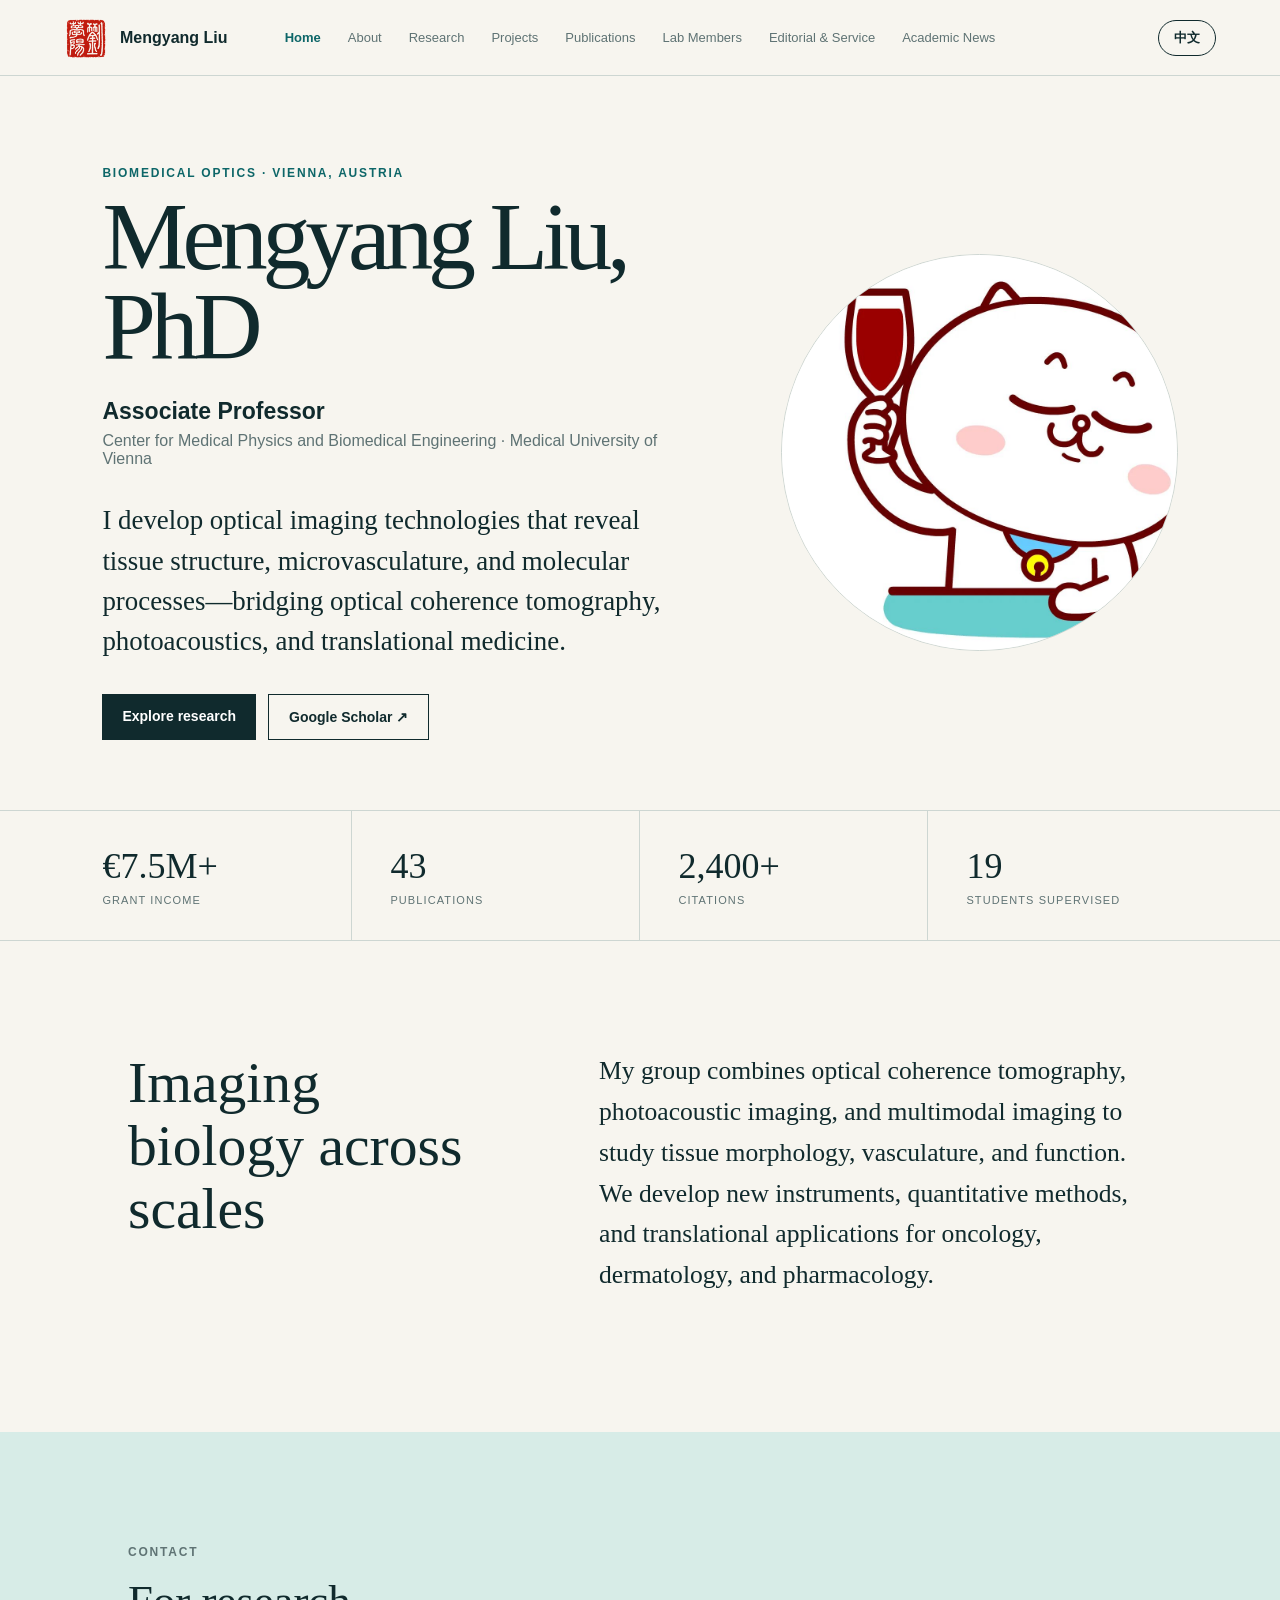
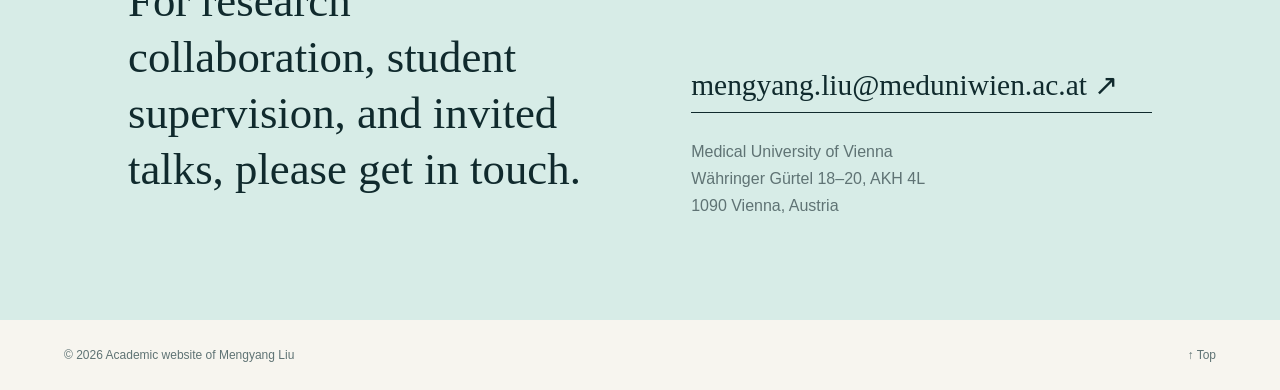
==== commit c6509b0a: "Add files via upload" ====
--- a/index.html
+++ b/index.html
@@ -1 +1 @@
-<!doctype html><html lang="en"><head><meta charset="utf-8"><meta name="viewport" content="width=device-width,initial-scale=1"><meta name="description" content="Academic website of Mengyang Liu, Associate Professor at the Medical University of Vienna."><title>Home | Mengyang Liu</title><link rel="stylesheet" href="styles.css"><link rel="stylesheet" href="multipage.css"><link rel="stylesheet" href="profile.css"></head><body id="top"><header><a class="brand" href="index.html"><img class="brand-seal" src="assets/liu-mengyang-seal.png" alt="劉夢陽 — personal seal" width="44" height="44" decoding="async"><b data-en="Mengyang Liu" data-zh="刘梦阳">Mengyang Liu</b></a><nav><a href="index.html" class="active" data-en="Home" data-zh="首页">Home</a><a href="about.html" data-en="About" data-zh="简介">About</a><a href="research.html" data-en="Research" data-zh="研究">Research</a><a href="projects.html" data-en="Projects" data-zh="项目">Projects</a><a href="publications.html" data-en="Publications" data-zh="论文">Publications</a><a href="lab-members.html" data-en="Lab Members" data-zh="实验室成员">Lab Members</a><a href="service.html" data-en="Editorial & Service" data-zh="编辑与学术服务">Editorial & Service</a><a href="news.html" data-en="Academic News" data-zh="学术动态">Academic News</a></nav><button type="button">中文</button></header><main><section class="hero"><div><p class="eyebrow" data-en="Biomedical optics · Vienna, Austria" data-zh="生物医学光学 · 奥地利维也纳">Biomedical optics · Vienna, Austria</p><h1 data-en="Mengyang Liu, PhD" data-zh="刘梦阳 博士">Mengyang Liu, PhD</h1><p class="role" data-en="Associate Professor" data-zh="副教授 · 博士生导师">Associate Professor</p><p class="org" data-en="Center for Medical Physics and Biomedical Engineering · Medical University of Vienna" data-zh="维也纳医科大学医学物理与生物医学工程中心">Center for Medical Physics and Biomedical Engineering · Medical University of Vienna</p><p class="intro" data-en="I develop optical imaging technologies that reveal tissue structure, microvasculature, and molecular processes—bridging optical coherence tomography, photoacoustics, and translational medicine." data-zh="致力于研发揭示组织结构、微血管与分子过程的光学成像技术，推动光学相干层析成像、光声成像与转化医学的深度融合。">I develop optical imaging technologies that reveal tissue structure, microvasculature, and molecular processes—bridging optical coherence tomography, photoacoustics, and translational medicine.</p><div class="actions"><a href="research.html" data-en="Explore research" data-zh="了解研究">Explore research</a><a class="outline" href="https://scholar.google.com/citations?user=Kax_Sv4AAAAJ&amp;hl=en" target="_blank" rel="noopener">Google Scholar ↗</a></div></div><div class="orb profile"><img src="assets/profile.jpeg" alt="Mengyang Liu profile illustration"><small>OCT · PA · MI</small></div></section><section class="stats"><div><strong data-en="€7.5M+" data-zh="750万+欧元">€7.5M+</strong><span data-en="Grant income" data-zh="项目经费">Grant income</span></div><div><strong>43</strong><span data-en="Publications" data-zh="发表论文">Publications</span></div><div><strong>2,400+</strong><span data-en="Citations" data-zh="论文引用">Citations</span></div><div><strong>19</strong><span data-en="Students supervised" data-zh="指导学生">Students supervised</span></div></section><section class="home-intro"><h2 data-en="Imaging biology across scales" data-zh="跨尺度生物医学成像">Imaging biology across scales</h2><p data-en="My group combines optical coherence tomography, photoacoustic imaging, and multimodal imaging to study tissue morphology, vasculature, and function. We develop new instruments, quantitative methods, and translational applications for oncology, dermatology, and pharmacology." data-zh="研究团队融合光学相干层析成像、光声成像与多模态成像，研究组织形态、血管网络与功能，并面向肿瘤学、皮肤病学与药理学开发新型仪器、定量方法及转化应用。">My group combines optical coherence tomography, photoacoustic imaging, and multimodal imaging to study tissue morphology, vasculature, and function. We develop new instruments, quantitative methods, and translational applications for oncology, dermatology, and pharmacology.</p></section></main><section class="site-contact"><div><p class="eyebrow" data-en="Contact" data-zh="联系方式">Contact</p><h2 data-en="For research collaboration, student supervision, and invited talks, please get in touch." data-zh="欢迎就科研合作、学生培养及学术报告等事宜联系。">For research collaboration, student supervision, and invited talks, please get in touch.</h2></div><div><a href="mailto:mengyang.liu@meduniwien.ac.at">mengyang.liu@meduniwien.ac.at ↗</a><p>Medical University of Vienna<br>Währinger Gürtel 18–20, AKH 4L<br>1090 Vienna, Austria</p></div></section><footer><span>© 2026 <span data-en="Academic website of Mengyang Liu" data-zh="刘梦阳个人学术网站">Academic website of Mengyang Liu</span></span><a href="#top">↑ Top</a></footer><script src="script.js"></script></body></html>
+<!doctype html><html lang="en"><head><meta charset="utf-8"><meta name="viewport" content="width=device-width,initial-scale=1"><meta name="description" content="Academic website of Mengyang Liu, Associate Professor at the Medical University of Vienna."><title>Home | Mengyang Liu</title><link rel="stylesheet" href="styles.css"><link rel="stylesheet" href="multipage.css"><link rel="stylesheet" href="profile.css"></head><body id="top"><header><a class="brand" href="index.html"><img class="brand-seal" src="assets/liu-mengyang-seal.png" alt="劉夢陽 — personal seal" width="44" height="44" decoding="async"><b data-en="Mengyang Liu" data-zh="刘梦阳">Mengyang Liu</b></a><nav><a href="index.html" class="active" data-en="Home" data-zh="首页">Home</a><a href="about.html" data-en="About" data-zh="简介">About</a><a href="research.html" data-en="Research" data-zh="研究">Research</a><a href="projects.html" data-en="Projects" data-zh="项目">Projects</a><a href="publications.html" data-en="Publications" data-zh="论文">Publications</a><a href="lab-members.html" data-en="Lab Members" data-zh="实验室成员">Lab Members</a><a href="service.html" data-en="Editorial & Service" data-zh="编辑与学术服务">Editorial & Service</a><a href="news.html" data-en="Academic News" data-zh="学术动态">Academic News</a></nav><button type="button">中文</button></header><main><section class="hero"><div><p class="eyebrow" data-en="Biomedical optics · Vienna, Austria" data-zh="生物医学光学 · 奥地利维也纳">Biomedical optics · Vienna, Austria</p><h1 data-en="Mengyang Liu, PhD" data-zh="刘梦阳 博士">Mengyang Liu, PhD</h1><p class="role" data-en="Associate Professor" data-zh="副教授 · 博士生导师">Associate Professor</p><p class="org" data-en="Center for Medical Physics and Biomedical Engineering · Medical University of Vienna" data-zh="维也纳医科大学医学物理与生物医学工程中心">Center for Medical Physics and Biomedical Engineering · Medical University of Vienna</p><p class="intro" data-en="I develop optical imaging technologies that reveal tissue structure, microvasculature, and molecular processes—bridging optical coherence tomography, photoacoustics, and translational medicine." data-zh="致力于研发揭示组织结构、微血管与分子过程的光学成像技术，推动光学相干层析成像、光声成像与转化医学的深度融合。">I develop optical imaging technologies that reveal tissue structure, microvasculature, and molecular processes—bridging optical coherence tomography, photoacoustics, and translational medicine.</p><div class="actions"><a href="research.html" data-en="Explore research" data-zh="了解研究">Explore research</a><a class="outline" href="https://scholar.google.com/citations?user=Kax_Sv4AAAAJ&amp;hl=en" target="_blank" rel="noopener">Google Scholar ↗</a></div></div><div class="orb profile"><img src="assets/profile.jpeg" alt="Mengyang Liu profile illustration"></div></section><section class="stats"><div><strong data-en="€7.5M+" data-zh="750万+欧元">€7.5M+</strong><span data-en="Grant income" data-zh="项目经费">Grant income</span></div><div><strong>43</strong><span data-en="Publications" data-zh="发表论文">Publications</span></div><div><strong>2,400+</strong><span data-en="Citations" data-zh="论文引用">Citations</span></div><div><strong>19</strong><span data-en="Students supervised" data-zh="指导学生">Students supervised</span></div></section><section class="home-intro"><h2 data-en="Imaging biology across scales" data-zh="跨尺度生物医学成像">Imaging biology across scales</h2><p data-en="My group combines optical coherence tomography, photoacoustic imaging, and multimodal imaging to study tissue morphology, vasculature, and function. We develop new instruments, quantitative methods, and translational applications for oncology, dermatology, and pharmacology." data-zh="研究团队融合光学相干层析成像、光声成像与多模态成像，研究组织形态、血管网络与功能，并面向肿瘤学、皮肤病学与药理学开发新型仪器、定量方法及转化应用。">My group combines optical coherence tomography, photoacoustic imaging, and multimodal imaging to study tissue morphology, vasculature, and function. We develop new instruments, quantitative methods, and translational applications for oncology, dermatology, and pharmacology.</p></section></main><section class="site-contact"><div><p class="eyebrow" data-en="Contact" data-zh="联系方式">Contact</p><h2 data-en="For research collaboration, student supervision, and invited talks, please get in touch." data-zh="欢迎就科研合作、学生培养及学术报告等事宜联系。">For research collaboration, student supervision, and invited talks, please get in touch.</h2></div><div><a href="mailto:mengyang.liu@meduniwien.ac.at">mengyang.liu@meduniwien.ac.at ↗</a><p>Medical University of Vienna<br>Währinger Gürtel 18–20, AKH 4L<br>1090 Vienna, Austria</p></div></section><footer><span>© 2026 <span data-en="Academic website of Mengyang Liu" data-zh="刘梦阳个人学术网站">Academic website of Mengyang Liu</span></span><a href="#top">↑ Top</a></footer><script src="script.js"></script></body></html>
